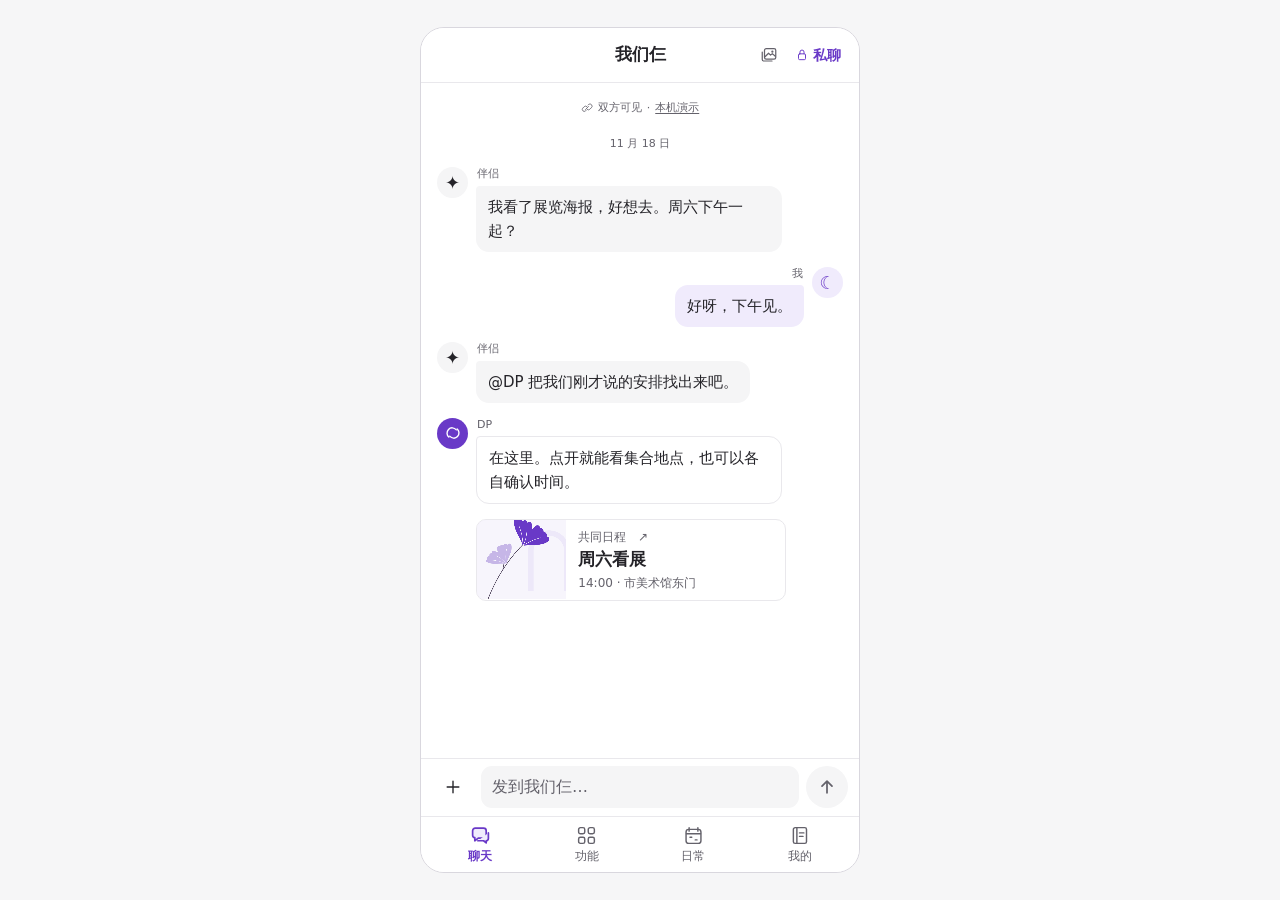
==== prototype/white-purple-review/index.html @ 5d4d1155 "Archive reviewed white-and-purple interactive frontend baseline" ====
<!doctype html>
<html lang="zh-CN"><head><meta charset="UTF-8"><meta name="viewport" content="width=device-width, initial-scale=1, viewport-fit=cover, interactive-widget=resizes-content"><meta name="theme-color" content="#ffffff"><title>双生宇宙 · 交互预览</title>
<style>
:root {
  color-scheme: light;
  --white: #fff;
  --ink: #242328;
  --secondary: #64626b;
  --rule: #e9e8ec;
  --line: #d9d7de;
  --surface: #f5f5f6;
  --violet: #6939c7;
  --lilac: #f0ebfc;
  --lilac-line: #dfd4fa;
  --font: system-ui, -apple-system, "PingFang SC", "Microsoft YaHei", sans-serif;
  font-family: var(--font);
  color: var(--ink);
  background: #f6f6f7;
  -webkit-font-smoothing: antialiased;
}
*, *::before, *::after { box-sizing: border-box; }
body { margin: 0; }
button, input, select, textarea { font: inherit; color: inherit; }
button { margin: 0; padding: 0; border: 0; background: transparent; text-align: inherit; cursor: pointer; touch-action: manipulation; }
button:disabled { cursor: default; }
button:focus-visible, label:focus-within, input:focus-visible, select:focus-visible, textarea:focus-visible {
  outline: 2px solid var(--violet); outline-offset: -2px;
}
[hidden] { display: none !important; }
h2, h3, p { margin: 0; }
h2 { font-weight: 650; font-size: 25px; line-height: 1.3; letter-spacing: -.04em; }
h3 { font-weight: 630; font-size: 16px; line-height: 1.5; }
#dp-couple-review {
  min-height: 100vh; min-height: 100dvh; display: grid; place-items: center;
  padding: clamp(12px, 3vh, 32px) 12px; -webkit-tap-highlight-color: transparent;
}
.dp-device {
  width: min(100%, 440px); height: min(866px, calc(100vh - clamp(24px, 6vh, 64px)));
  height: min(866px, calc(100dvh - clamp(24px, 6vh, 64px)));
  display: flex; flex-direction: column; position: relative; isolation: isolate;
  overflow: hidden; border: 1px solid var(--line); border-radius: 24px;
  background: var(--white); font-size: 15px; line-height: 1.5; text-align: left;
}
.dp-top {
  flex: none; display: grid; grid-template-columns: minmax(0,1fr) auto minmax(0,1fr); align-items: center;
  padding: max(5px, env(safe-area-inset-top,0px)) 12px 5px;
  min-height: 55px; border-bottom: 1px solid var(--rule); background: var(--white); z-index: 5;
}
.dp-top-title { grid-row: 1; grid-column: 2; justify-self: center; font-size: 17px; font-weight: 660; }
.dp-top-right { grid-column: 1/-1; justify-self: center; font-size: 11px; color: var(--secondary); }
.dp-top-right:empty { display: none; }
.dp-top>button, .rv-header-actions button {
  min-height: 42px; display: inline-flex; align-items: center; justify-content: center; border-radius: 8px;
}
.dp-top>button { grid-column: 1; grid-row: 1; width: 42px; justify-self: start; }
.dp-top>button svg { width: 20px; height: 20px; }
.rv-header-actions { grid-column: 3; grid-row: 1; justify-self: end; display: flex; align-items: center; gap: 1px; }
.rv-private-entry { gap: 4px; padding: 0 6px; font-size: 14px; font-weight: 600; color: var(--violet); white-space: nowrap; }
.rv-private-entry svg { width: 14px; height: 14px; }
.dp-change-bg { padding: 0 6px; font-size: 13px; font-weight: 500; color: var(--secondary); }
.dp-change-bg svg { display: none; }
.dp-device[data-route=home] .dp-change-bg { width: 38px; }
.dp-device[data-route=home] .dp-change-bg svg { display: block; width: 18px; height: 18px; }
.dp-device[data-route=home] .rv-bg-label { display: none; }
.dp-main {
  position: relative; min-height: 0; flex: 1 1 0; overflow-y: auto; overflow-x: hidden;
  overscroll-behavior: contain; scrollbar-width: thin; scrollbar-color: var(--line) transparent;
  padding: 16px 20px max(24px, env(safe-area-inset-bottom,0px));
}
.dp-main:focus-visible { outline: none; }
.dp-device:is([data-route=home],[data-route=private]) .dp-main { padding: 0 16px 16px; }
.dp-caption,.dp-kicker,.dp-hint,.dp-muted { color: var(--secondary); font-size: 12px; line-height: 1.55; }
.dp-head { margin: 6px 0 18px; }
.dp-kicker { margin-bottom: 4px; font-weight: 500; }
.dp-section { display: flex; align-items: baseline; justify-content: space-between; gap: 8px; margin: 23px 0 7px; }
.dp-section:first-child { margin-top: 4px; }
.dp-section small { color: var(--secondary); font-size: 11px; }
.dp-muted,.dp-hint { padding: 8px 0; }
.dp-list { border-block: 1px solid var(--rule); }
.dp-row { width: 100%; min-height: 52px; display: flex; align-items: center; gap: 12px; padding: 10px 3px; }
.dp-row+.dp-row,.dp-meta+.dp-meta { border-top: 1px solid var(--rule); }
.dp-row-body { display: grid; min-width: 0; flex: 1; gap: 2px; }
.dp-row-body strong { font-size: 14px; font-weight: 540; overflow-wrap: anywhere; }
.dp-arrow { margin-left: auto; color: var(--secondary); font: 20px/1 Arial,sans-serif; }
.dp-sheet { padding: 12px 0; overflow-wrap: anywhere; }
.dp-sheet p+p { margin-top: 8px; }
.dp-meta { display: flex; gap: 12px; align-items: center; justify-content: space-between; padding: 10px 0; font-size: 14px; }
.dp-meta span { color: var(--secondary); }
.dp-meta strong { font-weight: 560; text-align: right; }
.dp-grid { display: grid; grid-template-columns: repeat(4,minmax(0,1fr)); border-block: 1px solid var(--rule); padding: 6px 0; }
.dp-tile { display: grid; align-content: center; justify-items: center; gap: 6px; min-height: 67px; border-radius: 7px; color: var(--ink); font-size: 12px; }
.dp-symbol { display: inline-grid; place-items: center; width: 25px; height: 25px; font: 20px/1 Arial,sans-serif; color: var(--ink); }
.dp-symbol svg { width: 22px; height: 22px; stroke-width: 1.55; }
@media(hover:hover) {
  .dp-tile:hover,.dp-row:hover,.rv-dock button:hover,.rv-header-actions button:hover { background: var(--surface); }
}
.dp-feature {
  display: block; position: relative; width: 100%; text-align: left; border: 1px solid var(--rule); border-radius: 12px;
  overflow: hidden; background: var(--white);
}
.dp-feature canvas { display: block; width: 100%; height: 147px; object-fit: cover; object-position: center 43%; }
.dp-feature-body { display: flex; justify-content: space-between; align-items: center; gap: 8px; padding: 12px 14px 13px; }
.dp-feature .dp-kicker,.dp-feature .dp-caption { display: block; }
.dp-feature .dp-kicker { margin: 0; font-size: 11px; }
.dp-feature h2 { margin: 1px 0 3px; font-size: 21px; }
.dp-feature-open { color:var(--violet); font-size: 21px; padding-right: 2px; }
.dp-hero,.dp-scene,.dp-memory-cover,.dp-book-cover { overflow: hidden; border-radius: 10px; background: var(--surface); }
.dp-hero { margin: 6px 0 10px; }
.dp-hero canvas,.dp-scene canvas { display: block; width: 100%; height: auto; }
.dp-hero canvas { max-height: 180px; object-fit: cover; }
.dp-scene { position: relative; }
.dp-pin { position: absolute; transform: translate(-50%,-50%); width: 36px; height: 36px; border-radius: 50%; border: 1px solid var(--lilac-line); background: var(--white); color: var(--violet); text-align: center; font-size: 18px; }
.dp-pin::after { content: ""; position: absolute; inset: -4px; }
.dp-pin:not(.second):not(.third) { left: 77%; top: 37%; }
.dp-pin.second { left: 16%; top: 66%; }
.dp-pin.third { left: 44%; top: 54%; }
.dp-float-note { margin-top: 16px; }
.dp-float-note .dp-section { margin: 0 0 5px; }
.dp-float-note p { color: var(--secondary); font-size: 14px; }
.dp-memory-cover { position: relative; isolation: isolate; min-height: 108px; display: flex; align-items: flex-end; padding: 12px; background: #f6f4fa; }
.dp-memory-cover::before,.dp-memory-cover::after { content: ""; position: absolute; z-index: -1; inset: 10% -8% -2%; background: #e6e0f0; clip-path: polygon(0 75%, 24% 46%, 52% 68%, 80% 20%, 100% 47%, 100% 100%, 0 100%); }
.dp-memory-cover::after { background: #d7cbe9; transform: translate(12%,24%); }
.dp-memory-cover b { color: var(--ink); background: var(--white); padding: 2px 7px; border-radius: 4px; font-size: 12px; font-weight: 550; }
.dp-book-cover { display: flex; align-items: flex-end; gap: 7px; min-height: 108px; padding: 16px; background: #f2eff7; }
.dp-book-cover i { width: 23%; height: 36px; border: 1px solid #b1a8c0; border-left: 6px solid #716980; border-radius: 1px; transform: skewY(-6deg); background: var(--white); }
.dp-book-cover i:nth-child(2){height: 53px; border-left-color: var(--violet); transform: rotate(-6deg) skewY(-3deg);}
.dp-book-cover i:nth-child(3){height: 42px; border-left-color: #aaa6b0;}
.dp-tabs { display: flex; gap: 3px; margin: 8px 0 15px; padding: 3px; border-radius: 9px; background: var(--surface); }
.dp-tabs button { flex: 1; text-align: center; min-height: 37px; padding: 4px; border-radius: 6px; font-size: 14px; color: var(--secondary); }
.dp-tabs [aria-pressed=true] { color: var(--violet); background: var(--white); font-weight: 600; }
.dp-primary,.dp-secondary,.dp-compose button,.dp-bg-actions button,.dp-bg-file-label { min-height: 44px; border-radius: 9px; padding: 9px 13px; text-align: center; font-size: 14px; font-weight: 600; }
.dp-primary,.dp-secondary { display: block; width: 100%; }
.dp-primary,.dp-compose button,.dp-bg-actions [data-bg-action=apply] { background: var(--violet); color: var(--white); }
.dp-secondary,.dp-bg-file-label { background: var(--surface); color: var(--ink); }
.dp-action { margin-top: 16px; }
.dp-actions { display: grid; grid-template-columns: 1fr 1fr; gap: 8px; margin: 15px 0; }
.dp-soft { display: inline-flex; align-items: center; gap: 6px; margin-top: 5px; min-height: 42px; color: var(--violet); font-size: 14px; font-weight: 550; }
.dp-assist { width: 100%; display: flex; align-items: center; gap: 9px; min-height: 46px; margin-top: 18px; border-top: 1px solid var(--rule); color: var(--violet); font-size: 14px; }
.dp-assist b { display: inline-grid; place-items: center; height: 25px; min-width: 29px; border-radius: 6px; background: var(--lilac); font-size: 11px; }
.dp-assist span:last-child { margin-left: auto; }
.dp-field { display: grid; gap: 5px; margin: 12px 0; color: var(--secondary); font-size: 13px; }
.dp-field :is(input,textarea,select),.dp-compose input,.rv-input { width: 100%; min-width:0; border: 1px solid var(--line); background: var(--white); border-radius: 9px; color: var(--ink); padding: 9px 11px; font-size: 16px; line-height: 1.5; }
.dp-field textarea { min-height: 80px; resize: vertical; }
.dp-compose { display: flex; align-items: center; gap: 8px; margin: 12px 0 5px; }
.dp-compose button { flex: none; }
.dp-warning,.dp-bg-note,.dp-bg-status { color: var(--ink); font-size: 12px; }
.dp-warning:not(:empty) { border-left: 2px solid var(--violet); margin-top: 8px; padding-left: 8px; }
.rv-personal-heading,.paper-head { display: flex; align-items: center; gap: 13px; margin: 10px 0 21px; }
.rv-personal-heading h2 { font-size: 22px; }
.rv-personal-heading p { margin-top: 3px; color: var(--secondary); font-size: 13px; }
.paper-head .dp-head { margin: 0; }
.paper-id,.rv-avatar,.dp-avatar { display: inline-grid; flex: none; place-items: center; width: 31px; height: 31px; border-radius: 50%; color: var(--ink); background: var(--surface); font-size: 18px; }
.paper-head .paper-id,.rv-personal-heading .paper-id { width: 46px; height: 46px; font-size: 26px; }
.rv-avatar.mine,.paper-id:not(.partner) { color: var(--violet); background: var(--lilac); }
.rv-avatar.dp,.dp-avatar { color: var(--white); background: var(--violet); font-size: 11px; font-weight: 600; }
.rv-avatar svg { width: 20px; height: 20px; }
.rv-thread { display: flex; flex-direction: column; gap: 15px; padding: 13px 0 6px; }
.rv-privacy,.rv-date { align-self: center; color: var(--secondary); font-size: 11px; line-height: 1.5; text-align: center; }
.rv-privacy { display: flex; align-items: center; gap: 5px; }
.rv-privacy svg { width: 12px; height: 12px; }
.rv-privacy i { font-style: normal; }
.rv-demo-link { padding: 4px 0; color: var(--secondary); text-decoration: underline; text-underline-offset: 2px; }
.rv-chat,.dp-message { display: flex; align-items: flex-start; gap: 8px; }
.rv-chat.is-mine { flex-direction: row-reverse; }
.dp-message { margin: 12px 0; }
.dp-message.mine { justify-content: flex-end; }
.rv-msg { max-width: min(82%,306px); min-width: 0; }
.rv-author { display: block; margin: -1px 1px 3px; color: var(--secondary); font-size: 11px; }
.rv-chat.is-mine .rv-author { text-align: right; }
.rv-bubble,.dp-bubble { display: inline-block; padding: 9px 12px; border-radius: 4px 13px 13px; color: var(--ink); background: var(--surface); white-space: pre-wrap; overflow-wrap: anywhere; font-size: 15px; line-height: 1.6; }
.dp-bubble { max-width: 85%; }
.rv-chat.is-mine .rv-bubble,.dp-message.mine .dp-bubble { background: var(--lilac); border-radius: 13px 4px 13px 13px; }
.rv-chat.is-dp .rv-bubble { background: var(--white); border: 1px solid var(--rule); }
.rv-plan { display: flex; width: min(100%,310px); overflow: hidden; background: var(--white); border: 1px solid var(--rule); border-radius: 10px; color: var(--ink); }
.rv-thread>.rv-plan { margin-left: 39px; width: min(calc(100% - 39px),310px); }
.rv-plan-art { position: relative; flex: 0 0 29%; min-height: 79px; overflow: hidden; background: var(--lilac); }
.rv-plan-art canvas { position: absolute; inset: 0; width: 100%; height: 100%; object-fit: cover; }
.rv-plan-body { display: flex; flex-direction: column; justify-content: center; gap: 1px; padding: 8px 12px; }
.rv-plan-body strong { font-size: 17px; font-weight: 630; }
.rv-plan-body span,.rv-plan-body small { color: var(--secondary); font-size: 12px; overflow-wrap: anywhere; }
.rv-editor { flex: none; display: flex; align-items: flex-end; gap: 7px; padding: 7px 11px max(8px,env(safe-area-inset-bottom)); background: var(--white); border-top: 1px solid var(--rule); }
.rv-editor button { flex: none; width: 42px; height: 42px; display: grid; place-items: center; border-radius: 50%; }
.rv-editor button svg { width: 20px; height: 20px; }
.rv-editor .rv-send { background: var(--violet); color: var(--white); }
.rv-editor .rv-send:disabled { color: var(--secondary); background: var(--surface); }
.rv-input { flex: 1; display: block; height: 42px; max-height: 92px; resize: none; border: 0; border-radius: 11px; background: var(--surface); }
.rv-input::placeholder { color: var(--secondary); }
.rv-menu { flex: none; display: flex; flex-wrap: wrap; gap: 6px; padding: 8px 12px; border-top: 1px solid var(--rule); background: var(--white); }
.rv-menu button { display: inline-flex; align-items: center; gap: 5px; min-height: 40px; padding: 4px 10px; color: var(--violet); font-size: 13px; }
.rv-menu svg { width: 16px; height: 16px; }
.rv-dock { flex: none; display: grid; grid-template-columns: repeat(4,minmax(0,1fr)); padding: 3px 6px max(3px,env(safe-area-inset-bottom)); background: var(--white); border-top: 1px solid var(--rule); }
.rv-dock button { min-height: 49px; min-width: 0; display: grid; justify-items: center; align-content: center; gap: 2px; border-radius: 7px; text-align: center; font-size: 12px; line-height: 16px; color: var(--secondary); }
.rv-dock svg { width: 21px; height: 21px; }
.rv-dock [aria-current=page] { color: var(--violet); font-weight: 650; }
.rv-dock [aria-current=page] svg { fill: var(--lilac); stroke-width: 1.95; }
.dp-personal-bg { display: none; position: absolute; inset: 0; z-index: -1; pointer-events: none; }
[data-wall=photo] .dp-personal-bg { display: block; }
.dp-personal-bg img { display: block; width: 100%; height: 100%; object-fit: cover; }
[data-wall=photo] :is(.rv-privacy,.rv-date,.rv-author,.dp-head,.dp-section,.dp-list,.dp-grid,.dp-sheet,.dp-assist,.dp-muted,.dp-float-note,.dp-warning,.dp-field,.paper-head,.rv-personal-heading,.dp-soft,.dp-hint) { background: var(--white); border-radius: 6px; }
[data-wall=photo] :is(.rv-privacy,.rv-date,.rv-author,.dp-soft,.dp-warning) { padding: 1px 6px; }
[data-wall=photo] .rv-author { display: table; margin-bottom: 3px; }
[data-wall=photo] .is-mine .rv-author { margin-left: auto; }
[data-wall=photo] :is(.dp-head,.dp-section,.dp-list,.dp-grid,.dp-sheet,.dp-assist,.dp-float-note,.dp-field,.paper-head,.rv-personal-heading) { padding: 5px 8px; }
.dp-bg-editor,.rv-demo-panel { z-index: 8; background: var(--white); border: 1px solid var(--line); border-radius: 12px; }
.dp-bg-editor { flex: none; max-height: 43%; overflow-y: auto; margin: 6px 12px; padding: 13px; }
.dp-edit-head,.dp-bg-tools,.dp-bg-actions { display: flex; justify-content: space-between; align-items: center; gap: 8px; }
.dp-edit-head small,.dp-bg-tools button { color: var(--secondary); font-size: 12px; }
.dp-bg-tools,.dp-bg-actions { margin-top: 9px; }
.dp-bg-file-label { position: relative; display: inline-flex; align-items: center; overflow: hidden; }
.dp-bg-tools button { min-height: 44px; padding-inline: 6px; }
.dp-bg-actions { justify-content: flex-end; border-top: 1px solid var(--rule); padding-top: 8px; }
.dp-bg-file-label input { position: absolute; inset: 0; width: 100%; height: 100%; opacity: 0; cursor: pointer; }
.dp-bg-note { margin-top: 6px; color: var(--secondary); }
.dp-bg-status:not(:empty) { padding: 5px 12px; background: var(--white); }
.rv-demo-panel { position: absolute; left: 14px; right: 14px; top: 64px; padding: 16px; }
.rv-demo-panel p { margin: 6px 0 12px; font-size: 14px; }
@media(max-width:520px) {
  #dp-couple-review { display: block; min-height: 0; padding: 0; background: var(--white); }
  .dp-device { width: 100%; height: 100vh; height: 100dvh; border: 0; border-radius: 0; }
}
@media(max-width:354px) {
  .dp-main { padding-inline: 13px; }
  .dp-device:is([data-route=home],[data-route=private]) .dp-main,.dp-top { padding-inline: 9px; }
}
@media(max-width:600px),(pointer:coarse) {
  .dp-device[data-typing=yes] .rv-dock { display: none; }
}
</style></head><body>
<div id="dp-couple-review">
  <div class="dp-device" lang="zh-CN" aria-label="双生宇宙 · 手机交互选稿">
    <div class="dp-personal-bg" aria-hidden="true"><img alt=""></div>
    <header class="dp-top">
      <button type="button" data-act="back" aria-label="返回上一页" hidden>‹</button>
      <strong class="dp-top-title">我们仨</strong>
      <div class="rv-header-actions">
        <button type="button" class="dp-change-bg cursor-interaction" data-act="background" aria-label="换背景" title="换背景" aria-expanded="false"><span class="rv-bg-label">换背景</span></button>
        <button type="button" class="rv-private-entry" data-act="go:private" aria-label="和 DP 私聊">私聊</button>
      </div>
      <span class="dp-top-right"></span>
    </header>
    <section class="dp-bg-editor" aria-label="换背景" hidden>
      <div class="dp-edit-head"><strong>我的背景</strong><small>仅自己可见</small></div>
      <div class="dp-bg-tools"><label class="dp-bg-file-label cursor-interaction" role="button">从相册选择<input type="file" data-bg-file accept="image/*" aria-label="从相册选择背景图片"></label><button type="button" class="cursor-interaction" data-bg-action="reset">恢复默认</button></div>
      <p class="dp-bg-note" aria-live="polite"></p>
      <div class="dp-bg-actions"><button type="button" class="cursor-interaction" data-bg-action="cancel">取消</button><button type="button" class="cursor-interaction" data-bg-action="apply">应用背景</button></div>
    </section>
    <div class="dp-bg-status" role="status"></div>
    <main class="dp-main" aria-label="当前页面"></main>
    <div class="rv-menu" hidden></div>
    <form class="rv-editor" data-submit="sendHome" hidden aria-label="聊天输入栏">
      <button type="button" class="rv-more" data-act="chatTools" aria-expanded="false" aria-label="更多聊天操作"></button>
      <textarea class="rv-input" rows="1" name="homeMessage" maxlength="500" placeholder="发到我们仨，@DP 可提问…" aria-label="发到我们仨"></textarea>
      <button type="submit" class="rv-send" aria-label="发送消息">发送</button>
    </form>
    <nav class="rv-dock" aria-label="底部主导航"></nav>
  </div>
  
</div>
<script>
(() => {
 const root=document.getElementById('dp-couple-review');
 const main=root.querySelector('.dp-main'), top=root.querySelector('.dp-top-title'), topRight=root.querySelector('.dp-top-right');
 const device=root.querySelector('.dp-device'),photoLayer=root.querySelector('.dp-personal-bg img'),bgPanel=root.querySelector('.dp-bg-editor'),bgButton=root.querySelector('.dp-change-bg'),fileInput=root.querySelector('[data-bg-file]'),bgNote=root.querySelector('.dp-bg-note'),bgStatus=root.querySelector('.dp-bg-status');
 const storageKey='dp-couple-review-backdrop-v1';
 let savedPhoto='',draftPhoto='',pickVersion=0,loadingPhoto=false;
 try{const v=localStorage.getItem(storageKey);if(v&&v.startsWith('data:image/jpeg;base64,'))savedPhoto=v;}catch{}
 function renderPhoto(data){
  device.dataset.wall=data?'photo':'default';
  if(data){photoLayer.src=data;}else{photoLayer.removeAttribute('src');}
 }
 function note(text,busy=false){bgNote.textContent=text;loadingPhoto=busy;bgPanel.querySelector('[data-bg-action="apply"]').disabled=busy;}
 function editWallpaper(){
  if(!bgPanel.hidden)return;
  draftPhoto=savedPhoto;fileInput.value='';bgStatus.textContent='';
  note('在下方预览聊天和功能页的个人底图。');
  bgPanel.hidden=false;bgButton.setAttribute('aria-expanded','true');fileInput.focus({preventScroll:true});
 }
 function dismissWallpaper(commit){
  if(commit&&loadingPhoto)return;
  pickVersion++;
  if(commit){savedPhoto=draftPhoto;let persisted=true;try{if(savedPhoto)localStorage.setItem(storageKey,savedPhoto);else localStorage.removeItem(storageKey);}catch{persisted=false;}
   bgStatus.textContent=persisted?(savedPhoto?'已应用个人背景':'已恢复默认背景'):'已应用到本次预览';}
  renderPhoto(savedPhoto);bgPanel.hidden=true;bgButton.setAttribute('aria-expanded','false');fileInput.value='';note('');bgButton.focus({preventScroll:true});
 }
 async function previewUpload(file){
  if(!file)return;
  const version=++pickVersion;
  if(file.type&&!file.type.startsWith('image/')){note('请选择能打开的图片，例如 JPG、PNG 或 WebP。');return;}
  let objectURL='';
  try{
   note('正在读取图片…',true);
   objectURL=URL.createObjectURL(file);const img=new Image();img.src=objectURL;await img.decode();
   if(version!==pickVersion)return;
   const ratio=Math.min(1,1440/Math.max(img.naturalWidth,img.naturalHeight));
   const scratch=document.createElement('canvas');scratch.width=Math.max(1,Math.round(img.naturalWidth*ratio));scratch.height=Math.max(1,Math.round(img.naturalHeight*ratio));
   const pen=scratch.getContext('2d');pen.fillStyle='#ffffff';pen.fillRect(0,0,scratch.width,scratch.height);pen.drawImage(img,0,0,scratch.width,scratch.height);
   draftPhoto=scratch.toDataURL('image/jpeg',.82);renderPhoto(draftPhoto);note('当前为预览，点「应用背景」保存。');
  }catch{if(version===pickVersion)note('这张图暂时无法读取，请换一张 JPG、PNG 或 WebP 图片。');}
  finally{if(objectURL)URL.revokeObjectURL(objectURL);if(version===pickVersion)fileInput.value='';}
 }
 renderPhoto(savedPhoto);
 const modules={
  date:['约会','ticket','◫'],wish:['心愿','sparkles','✧'],calendar:['共同日程','calendar-days','▤'],memory:['共同记忆','book-heart','◇'],
  universe:['小宇宙','orbit','◎'],album:['情侣相册','images','▧'],game:['互动游戏','gamepad-2','⊞'],talk:['关系沟通','messages-square','▱'],
  food:['美食','utensils','♧'],travel:['旅行','compass','⊙'],surprise:['惊喜','party-popper','✲'],gift:['礼物灵感','gift','⊡']
 };
 const models={
   food:{eyebrow:'今晚吃什么',title:'一锅番茄鸡蛋面',details:[['口味','清淡一点'],['准备','番茄、鸡蛋和挂面'],['时间','约 20 分钟']],act:'加入今晚的备选',done:'已放进今晚的备选'},
   travel:{eyebrow:'周末备选',title:'坐慢车去海边',details:[['范围','周末往返'],['路线草稿','车站 → 海边 → 旧书摊'],['想商量','交通和两人的预算']],act:'存成旅行备选',done:'已存为旅行备选'},
   surprise:{eyebrow:'私密草稿',title:'一张展览后的明信片',details:[['写给','我的伴侣'],['交付','自己决定什么时候送'],['灵感','把那天最喜欢的颜色写下来']],act:'保存惊喜草稿',done:'已存入私人草稿'},
   gift:{eyebrow:'送礼备忘',title:'一套展览明信片',details:[['线索','一起提过，想留下喜欢的展品'],['预算','30 元以内'],['来源','共同聊天中的看展计划']],act:'收藏这个灵感',done:'已存入私人收藏'}
 };
 const state={route:'home',history:[],profileTab:'me',guide:'',editing:0,plan:{time:'14:00',place:'市美术馆东门',me:false,partner:false},wish:false,finished:false,memories:[{name:'沿江慢慢走',note:'那天回去时，两个人都把步子放慢了一点。',date:'11 月 15 日'}],profiles:[{title:'逛展时，我喜欢慢慢看。',scope:'双方可见'},{title:'有心事时，我想先被听一会儿。',scope:'仅自己可见'}],selectedMem:0,world:'books',saved:{},guideText:'',logs:{},talk:'',game:'',module:'',msg:''};
 state.memories.push({name:'旧书摊的午后',note:'那天淘到了一本旧画册。等结账的时候，我们还在翻那张跨页插画。',date:'11 月 14 日'});
 const partnerProfile=[{title:'喜欢有手写标注的旧画册',scope:'伴侣分享给我'},{title:'看完展，想留一会儿慢慢走',scope:'伴侣分享给我'}];
 const bookCover='<div class="dp-book-cover" role="img" aria-label="书摊上的几册旧画集"><i></i><i></i><i></i></div>';
 const escape=value=>String(value).replace(/[&<>"']/g,ch=>({'&':'&amp;','<':'&lt;','>':'&gt;','"':'&quot;',"'":'&#39;'}[ch]));
 const clip=value=>String(value||'').trim().slice(0,260);
 function button(action,label,cls='',attr=''){return '<button type="button" class="'+cls+' cursor-interaction" data-act="'+action+'" '+attr+'>'+label+'</button>';}
 function valueOf(name){const element=main.querySelector('[name="'+name+'"]');return element?clip(element.value):'';}
 const heading=(k,t)=>'<div class="dp-head"><div class="dp-kicker">'+k+'</div><h2>'+escape(t)+'</h2></div>';
 const section=(t,s='')=>'<div class="dp-section"><h3>'+t+'</h3><small>'+s+'</small></div>';
 const primary=(a,t)=>'<div class="dp-action">'+button(a,t,'dp-primary')+'</div>';
 const meta=items=>'<div class="dp-sheet">'+items.map(([a,b])=>'<div class="dp-meta"><span>'+escape(a)+'</span><strong>'+escape(b)+'</strong></div>').join('')+'</div>';
 const art=(style)=>'<canvas data-art="'+style+'" class="'+(style==='gallery'?'dp-gallery':'')+'" role="img" aria-label="'+({thumb:'白纸上折起的紫色银杏',wide:'银杏与拱窗的剪纸插画',gallery:'紫色银杏与展馆拱窗的剪纸海报',world:'纸片小岛，上面有水岸步道、旧书摊和观察站'}[style])+'"></canvas>';
 const identity=who=>'<span class="paper-id '+(who==='伴侣'?'partner':'')+'" aria-hidden="true">'+(who==='伴侣'?'✦':'☾')+'</span>';
 const outlines={
  grid:'<rect x="3" y="3" width="7" height="7" rx="2"/><rect x="14" y="3" width="7" height="7" rx="2"/><rect x="3" y="14" width="7" height="7" rx="2"/><rect x="14" y="14" width="7" height="7" rx="2"/>',
  ticket:'<path d="M3 7.2a2 2 0 0 1 2-2h14a2 2 0 0 1 2 2v2.4a2.5 2.5 0 0 0 0 4.9v2.3a2 2 0 0 1-2 2H5a2 2 0 0 1-2-2v-2.3a2.5 2.5 0 0 0 0-4.9Z"/><path d="M15 7.7v1.6m0 2v1.6m0 2v1.6"/>',
  sparkles:'<path d="m10 3 1.7 5.4L17 10l-5.3 1.7L10 17l-1.7-5.3L3 10l5.3-1.6ZM18 14l.8 2.3L21 17l-2.2.7L18 20l-.8-2.3L15 17l2.2-.7Z"/>',
  'calendar-days':'<rect x="3.5" y="5" width="17" height="16" rx="3"/><path d="M7 3v4m10-4v4M4 10h16m-12 4h2m4 3h2"/>',
  'book-heart':'<path d="M3 5c3-1.3 6-.8 9 1.2C15 4.2 18 3.7 21 5v14c-3-1.1-6-.7-9 1.1-3-1.8-6-2.3-9-1.1ZM12 6.2V20"/>',
  orbit:'<circle cx="12" cy="12" r="7.7"/><ellipse cx="12" cy="12" rx="11" ry="3.4" transform="rotate(-26 12 12)"/>',
  images:'<rect x="6" y="3.5" width="15" height="14" rx="2.3"/><path d="m7 14 4.4-4.3 2.7 2.5 2.3-2 4 3.4M3 8v10a2 2 0 0 0 2 2h11"/><circle cx="16.5" cy="7.5" r=".7"/>',
  'gamepad-2':'<path d="M7 7h10c2.5 0 3.4 2.7 4.1 7.6.5 3.3-1.8 4.9-4 2.6l-1.7-1.7H8.6l-1.7 1.7c-2.2 2.3-4.5.7-4-2.6C3.6 9.7 4.5 7 7 7Z"/><path d="M6.2 11.5h4m-2-2v4m6.4-1.4h.1m2.4-1.4h.1"/>',
  'messages-square':'<path d="M18.5 12a3 3 0 0 1-3 3h-6l-4 3v-3.5A3 3 0 0 1 3 11.6V6.5a3 3 0 0 1 3-3h9.5a3 3 0 0 1 3 3Z"/><path d="M9 18h6.5l3 2.5V18a2.5 2.5 0 0 0 2.5-2.5V9"/>',
  utensils:'<path d="M4 3v5c0 3 5 3 5 0V3M6.5 3v18M16 13h4V3c-2.6 1-4 4.4-4 8Zm4-1v9"/>',
  compass:'<circle cx="12" cy="12" r="9"/><path d="m16.7 7.3-3.1 6.3-6.3 3.1 3.1-6.3Z"/>',
  'party-popper':'<path d="m3 21 4.6-13.1 8.5 8.5ZM8.8 15.3l1.3 3.2m2.2-13 1.1-2m2.2 5.7 4-3.2m-1.4 6.5 2.2-.5"/>',
  gift:'<rect x="3" y="8" width="18" height="4.6" rx="1.2"/><path d="M5.2 12.6v7.8h13.6v-7.8M12 8v12"/><path d="M12 8C7.2 8 5.5 6.7 6.3 4.5c1.1-2.6 4.7-1.3 5.7 3.5Zm0 0c4.8 0 6.5-1.3 5.7-3.5C16.6 1.9 13 3.2 12 8Z"/>',
  sunrise:'<path d="M3 17h18m-18 3h18M7 15a5 5 0 0 1 10 0M12 3v3m-8 2 2.2 2.1M20 8l-2.2 2.1"/>',
  dp:'<path d="M16 8.2c-2.6-3-6.8-3.3-9.4-.5s-2.2 7 .4 9.2"/><path d="M8 15.8c2.6 3 6.8 3.3 9.4.5s2.2-7-.4-9.2"/>',
  lock:'<rect x="6" y="10" width="12" height="10" rx="2"/><path d="M8.5 10V7a3.5 3.5 0 0 1 7 0v3"/>',
  link:'<path d="m9 15 6-6m-5 8-1 1a4 4 0 0 1-5.6-5.6l3-3a4 4 0 0 1 5.6 0m0 5.2a4 4 0 0 0 5.6 0l3-3A4 4 0 0 0 15 5l-1 1"/>',
  plus:'<path d="M12 5v14M5 12h14"/>',chevron:'<path d="m14 5-7 7 7 7"/>',
  pen:'<path d="m4 17 1 3 3-1L20 7l-3-3ZM14.7 6.3l3 3"/>',
  notebook:'<rect x="5" y="3" width="15" height="18" rx="2"/><path d="M9 3v18m3-12h5m-5 4h4"/>'
 };
 function glyph(name){return '<svg aria-hidden="true" width="22" height="22" viewBox="0 0 24 24" fill="none" stroke="currentColor" stroke-width="1.65" stroke-linecap="round" stroke-linejoin="round">'+(outlines[name]||'')+'</svg>';}
 const icon=(name,fallback)=>'<span class="dp-symbol" aria-hidden="true">'+(outlines[name]?glyph(name):fallback)+'</span>';
 function row(a,t,sub,mark=''){return button(a,mark+'<span class="dp-row-body"><strong>'+escape(t)+'</strong>'+(sub?'<small class="dp-caption">'+escape(sub)+'</small>':'')+'</span><span class="dp-arrow">›</span>','dp-row');}
 const tabs=(list,active)=>'<div class="dp-tabs">'+list.map(([key,t])=>button(key,t,'','aria-pressed="'+(key===active)+'"')).join('')+'</div>';
 const help=(a,t='和 DP 聊聊这个')=>button('dp:'+a,'<b>DP</b><span>'+t+'</span><span>↗</span>','dp-assist');
 const field=(label,name,value,multi=false)=>'<label class="dp-field">'+label+(multi?'<textarea name="'+name+'" maxlength="260">'+escape(value)+'</textarea>':'<input name="'+name+'" maxlength="80" value="'+escape(value)+'">')+'</label>';
 const warning=()=>state.msg?'<div class="dp-warning" role="alert">'+escape(state.msg)+'</div>':'';
 const ticket=(act='go:plan')=>button(act,art('gallery')+'<span class="dp-feature-body"><span><span class="dp-kicker">共同日程 · 周六</span><h2>周六看展</h2><span class="dp-caption">'+escape(state.plan.time)+' · '+escape(state.plan.place)+'</span></span><span class="dp-feature-open" aria-hidden="true">↗</span></span>','dp-feature');
 const inbox=(who,text)=>'<div class="dp-message '+(who==='我'?'mine':'')+'">'+(who==='我'?'':who==='伴侣'?identity(who):'<span class="dp-avatar">'+escape(who)+'</span>')+'<span class="dp-bubble">'+escape(text)+'</span></div>';
 const compose=(a,label)=>'<form class="dp-compose" data-submit="'+a+'"><input aria-label="'+label+'" name="message" maxlength="260" autocomplete="off" placeholder="'+label+'"><button class="cursor-interaction">发送</button></form>';
 const assistantLabels={plan:'这份约会计划',wish:'这一个心愿',memory:'这段共同经历',universe:'这座观察站',album:'这本相册',game:'这局游戏',talk:'这段私下梳理',profile:'我的档案',food:'今晚的菜单',travel:'这次旅行',gift:'这个礼物灵感',surprise:'这份惊喜'};
 const contextOpening={plan:'目前约在周六 '+state.plan.time+'。你想改几点，还是想换个碰头的地方？',wish:'想把哪一件事约到具体的一天？',memory:'如果只留一句话，你最想记住哪个细节？',universe:'你想听观察站的故事，还是回到步道那天？',talk:'你可以先把刚才最想说的一句话写在这里。',game:'你想再聊聊这道题，还是一起想一个心愿？',profile:'最近有什么关于你的偏好，希望我重新了解？'};
 const basicReply={food:'可以把你们想吃的加进今晚的备选。',travel:'先商量一个能一起出发的周末，再核对路线和预算。',gift:'可以先记下这个灵感，等接近纪念日时再决定。',surprise:'这份草稿保存在你的私人空间，由你决定怎样送出。',album:'可以给这组画面留下一句两个人都愿意分享的图注。'};
 const chatInput=root.querySelector('.rv-input'),editor=root.querySelector('.rv-editor'),menu=root.querySelector('.rv-menu');
 const more=root.querySelector('.rv-more'),send=root.querySelector('.rv-send'),backButton=root.querySelector('[data-act="back"]');
 const privateEntry=root.querySelector('.rv-private-entry');
 const primaryRoutes=[['home','聊天','messages-square'],['directory','功能','grid'],['daily','日常','calendar-days'],['mine','我的','notebook']];
 const dock=root.querySelector('.rv-dock');
 dock.innerHTML=primaryRoutes.map(([id,label,mark])=>button('tab:'+id,glyph(mark)+'<span>'+label+'</span>','', 'data-tab="'+id+'"')).join('');
 privateEntry.innerHTML=glyph('lock')+'私聊';
 bgButton.insertAdjacentHTML('afterbegin',glyph('images'));
 more.innerHTML=glyph('plus');
 send.innerHTML='<svg aria-hidden="true" viewBox="0 0 24 24" fill="none" stroke="currentColor" stroke-width="2.1" stroke-linecap="round" stroke-linejoin="round"><path d="M12 19V5m-6 6 6-6 6 6"/></svg>';
 const chats={private:[],group:[]}, drafts={private:'',group:''}, threadScroll={private:0,group:0};
 const savedKeys=['plan','wish','finished','profiles','memories','saved','talk','guideText','game','guess','logs','albumCaption'];
 const sessionKey='couple-design-review-local-v2';
 function remember(){
  try{
   const business=Object.fromEntries(savedKeys.filter(k=>state[k]!==undefined).map(k=>[k,state[k]]));
   localStorage.setItem(sessionKey,JSON.stringify({business,chats,drafts}));
  }catch{}
 }
 try{
  const snapshot=JSON.parse(localStorage.getItem(sessionKey)||'null');
  if(snapshot?.business){for(const k of savedKeys)if(Object.prototype.hasOwnProperty.call(snapshot.business,k))state[k]=snapshot.business[k];}
  for(const mode of ['private','group']){
   if(Array.isArray(snapshot?.chats?.[mode]))chats[mode]=snapshot.chats[mode];
   if(typeof snapshot?.drafts?.[mode]==='string')drafts[mode]=snapshot.drafts[mode].slice(0,500);
  }
 }catch{}
 function isChat(route=state.route){return route==='home'||route==='private';}
 function chatChannel(){return state.route==='private'?'private':'group';}
 function locationState(){return {couplePreview:true,route:state.route,stack:state.history.slice(),selected:state.selectedMem,editing:state.editing,module:state.module};}
 let nativeHistory=true;
 function syncLocation(replace){
  if(!nativeHistory)return;
  try{window.history[replace?'replaceState':'pushState'](locationState(),'');}catch{nativeHistory=false;}
 }
 function beforeNavigate(){if(isChat())threadScroll[chatChannel()]=main.scrollTop;if(chatInput===document.activeElement)chatInput.blur();state.menuOpen=false;closeNote();}
 function navigate(route){beforeNavigate();state.history.push(state.route);state.route=route;state.msg='';syncLocation(false);draw();main.scrollTop=isChat()?threadScroll[chatChannel()]:0;}
 function back(){
  if(!state.history.length)return;
  if(nativeHistory){window.history.back();return;}
  beforeNavigate();state.route=state.history.pop();state.msg='';draw();main.scrollTop=isChat()?threadScroll[chatChannel()]:0;
 }
 window.addEventListener('popstate',e=>{
  if(!e.state?.couplePreview)return;
  if(!bgPanel.hidden)dismissWallpaper(false);
  beforeNavigate();
  const h=e.state;Object.assign(state,{route:h.route,history:h.stack,selectedMem:h.selected,editing:h.editing,module:h.module,msg:''});
  draw();main.scrollTop=isChat()?threadScroll[chatChannel()]:0;
 });
 syncLocation(true);
 function closeNote(){const n=root.querySelector('.rv-demo-panel');if(n)n.remove();}
 function demoNote(){
  closeNote();
  const panel=document.createElement('section');panel.className='rv-demo-panel';panel.setAttribute('role','dialog');panel.setAttribute('aria-label','关于本机演示');
  panel.innerHTML='<strong>关于本机演示</strong><p>聊天使用示例回复。你在这里填写的内容和背景图片仅保存在当前浏览器，无需登录。</p>'+button('closeDemo','知道了','dp-primary');
  device.append(panel);panel.querySelector('button').focus();
 }
 function homeMessage(who,text){
  const cls=who==='我'?'mine':who==='伴侣'?'partner':'dp',mark=cls==='dp'?glyph('dp'):cls==='mine'?'☾':'✦';
  return '<div class="rv-chat is-'+cls+'"><span aria-hidden="true" class="rv-avatar '+cls+'">'+mark+'</span><div class="rv-msg"><span class="rv-author">'+escape(who)+'</span><div class="rv-bubble">'+escape(text)+'</div></div></div>';
 }
 function homeTicket(){
  return button('go:plan','<span class="rv-plan-art">'+art('thumb')+'</span><span class="rv-plan-body"><small>共同日程　↗</small><strong>周六看展</strong><span>'+escape(state.plan.time)+' · '+escape(state.plan.place)+'</span></span>','rv-plan','aria-label="查看共同日程：周六看展"');
 }
 function chatPage(){
  const group=chatChannel()==='group';
  const seed=group
   ? homeMessage('伴侣','我看了展览海报，好想去。周六下午一起？')+homeMessage('我','好呀，下午见。')+homeMessage('伴侣','@DP 把我们刚才说的安排找出来吧。')+homeMessage('DP','在这里。点开就能看集合地点，也可以各自确认时间。')
   : homeMessage('我','周末想和她出去走走，行程别太满。')+homeMessage('DP','那就留一个下午给美术馆吧。你们之前提过的展，在这份计划里。');
  const messages=chats[chatChannel()].map(m=>homeMessage(m.who,m.text)+(m.card?homeTicket():'')).join('');
  return '<div class="rv-thread"><div class="rv-privacy">'+glyph(group?'link':'lock')+'<span>'+(group?'双方可见':'仅自己可见')+'</span><i aria-hidden="true">·</i>'+button('demoNote','本机演示','rv-demo-link')+'</div><div class="rv-date">11 月 18 日</div>'+seed+homeTicket()+messages+'</div>';
 }
 function homeReply(t){
  if(/周末|计划|展览|约会|集合|几点|看展/.test(t))return {text:'周六 '+state.plan.time+'，在'+state.plan.place+'碰头。想换时间或地点，可以点开这份计划修改。',card:true};
  if(/记忆|回忆|旧书/.test(t))return {text:'共同记忆里有一段「旧书摊的午后」。在底部点「功能」，再进「共同记忆」，就能重温那天。'};
  if(/你好|嗨|在吗|晚上好|早上好/.test(t))return {text:'我在。这里可以试着问我「周六几点集合」，看看聊天怎样接上你们的计划。'};
  if(/心情|难过|委屈|情绪/.test(t))return {text:'可以先把你在意的那句话写下来。如果只想自己梳理，在「关系沟通」里有一份私人草稿。'};
  return {text:'这句话已放进当前演示对话。这个预览使用固定回复，你可以问「周六几点集合」试试。'};
 }
 function sendHome(){
  if(!isChat())return;
  const mode=chatChannel(),t=chatInput.value.trim().slice(0,500);if(!t)return;
  chats[mode].push({who:'我',text:t});
  if(mode==='private'||/@dp(?=$|[\s，,。！？?!：:]|[\u3400-\u9fff])/i.test(t))chats[mode].push({who:'DP',...homeReply(t)});
  drafts[mode]='';chatInput.value='';state.menuOpen=false;remember();draw();main.scrollTop=main.scrollHeight;chatInput.focus({preventScroll:true});
 }
 function renderMenu(){
  menu.hidden=!(isChat()&&state.menuOpen);
  more.setAttribute('aria-expanded',String(!menu.hidden));
  if(!menu.hidden)menu.innerHTML=(chatChannel()==='private'?button('go:guide',glyph('dp')+'让 DP 了解我'):button('mentionDP',glyph('dp')+'提及 DP'))+button('go:profile',glyph('notebook')+'个人档案')+button('go:directory',glyph('grid')+'全部功能')+button('background',glyph('images')+'换背景');
 }
 function page(route){
  if(route==='daily'){
   const latest=state.memories.map((m,i)=>({m,i})).sort((a,b)=>b.m.date.localeCompare(a.m.date,'zh-CN',{numeric:true})||b.i-a.i).slice(0,2);
   const agenda=state.finished?'':section('下一次约会')+homeTicket();
   return ['日常','',agenda+section('一起安排')+'<div class="dp-list">'+row('go:calendar','共同日程','',icon('calendar-days',''))+row('go:wish','共同心愿','',icon('sparkles',''))+'</div>'+section('最近的共同记忆')+'<div class="dp-list">'+latest.map(({m,i})=>row('mem:'+i,m.name,m.date,icon('book-heart',''))).join('')+row('go:memory','查看全部回忆','')+'</div>'];
  }
  if(route==='mine'){
   return ['我的','','<div class="rv-personal-heading">'+identity('我')+'<div><h2>我的空间</h2><p>个人档案与设置</p></div></div><div class="dp-list">'+row('go:profile','个人档案','查看、修改偏好和可见范围',icon('notebook',''))+row('go:guide','让 DP 了解我','私下聊聊我的习惯和想法',icon('dp',''))+'</div>'+section('外观')+'<div class="dp-list">'+row('background','换背景','从相册选择自己的图片',icon('images',''))+'</div>'];
  }
  if(route==='directory'){
   return [ '功能','',ticket()+section('全部功能','12 项')+'<div class="dp-grid">'+Object.entries(modules).map(([id,[name,ic,fb]])=>button('go:'+id,icon(ic,fb)+'<span>'+name+'</span>','dp-tile')).join('')+'</div>'+section('档案')+'<div class="dp-list">'+row('go:profile','个人档案','看看 DP 从聊天里记住了什么',identity('我'))+'</div>'];
  }
  if(isChat(route))return [route==='home'?'我们仨':'我和 DP','',chatPage()];
  if(route==='wish')return ['心愿','双方可见',heading('我们想一起做的事','心愿')+'<div class="dp-list">'+row('go:wishdetail','找一个下午，一起看展',state.wish?'已关联到约会':'想去 · 我们仨的聊天',icon('sparkles','✧'))+row('go:sea','一起看海边日出','想去 · 还没有定日期',icon('sunrise','☼'))+'</div>'+help('wish')];
  if(route==='wishdetail'||route==='sea'){let sea=route==='sea';return ['心愿详情','双方可见',heading('想和你一起',sea?'一起看海边日出':'找一个下午，一起看展')+(sea?'<div class="dp-memory-cover"><b>海边 · 日出</b></div>':'<div class="dp-hero">'+art('wide')+'</div>')+meta(sea?[['状态','还没有定日期'],['地点','海边']]:[['来自','我们仨的聊天'],['状态',state.wish?'已关联周六看展':'想去']])+(sea?primary('dp:wish','和 DP 商量周末'):primary('linkWish',state.wish?'查看约会计划':'关联「周六看展」'))];}
  if(route==='date'||route==='calendar')return [modules[route][0],'双方可见',heading(route==='calendar'?'11 月 · 本周':'下次一起去',route==='calendar'?'共同日程':'我们的约会')+ticket()+section('待商量')+'<div class="dp-list">'+row('go:sea','一起看海边日出','还没有定日期')+'</div>'+help('plan')];
  if(route==='plan')return ['约会计划','双方可见',heading('周六 · 11 月 21 日','周六看展')+'<div class="dp-hero">'+art('wide')+'</div>'+meta([['见面时间',state.plan.time],['碰头地点',state.plan.place],['我',state.plan.me?'已确认':'待确认'],['伴侣',state.plan.partner?'已确认':'待确认']])+'<div class="dp-actions">'+button('go:editplan','修改安排','dp-secondary')+button('confirmPlan',state.plan.me?'我已确认':'确认我的时间','dp-primary')+'</div>'+(state.plan.me?button(state.finished?'openmemory':'go:finish',state.finished?'查看这次的共同记忆 ›':'约会结束了，记下一笔 ›','dp-soft'):'')+help('plan','和 DP 商量这次约会')];
  if(route==='editplan')return ['修改安排','双方可见',heading('周六看展','改一下碰头安排')+'<label class="dp-field">见面时间<input name="time" type="time" value="'+escape(state.plan.time)+'"></label>'+field('碰头地点','place',state.plan.place)+warning()+primary('savePlan','保存并请双方重新确认')];
  if(route==='finish')return ['记录约会','双方可见',heading('周六看展','留下一个细节')+field('这段文字将进入共同记忆','memo','',true)+warning()+primary('saveMemory','存入共同记忆')];
  if(route==='memory'||route==='album')return [modules[route][0],'双方可见',heading('我们一起经历的',route==='album'?'情侣相册':'共同记忆')+'<div class="dp-memory-cover"><b>11 月 · 沿江散步</b></div>'+section(route==='album'?'相册':'11 月')+'<div class="dp-list">'+(route==='album'?row('go:albumdetail','沿江散步','一张风景封面'):state.memories.map((m,i)=>row('mem:'+i,m.name,m.date)).join(''))+'</div>'+help(route)];
  if(route==='albumdetail')return ['沿江散步','双方可见',heading('11 月 15 日 · 情侣相册','沿江散步')+'<div class="dp-memory-cover"><b>江边的傍晚</b></div>'+section('图注')+'<div class="dp-sheet">'+escape(state.albumCaption||'走到这里的时候，天刚刚变成橘色。')+'</div>'+field('修改图注','caption',state.albumCaption||'走到这里的时候，天刚刚变成橘色。')+warning()+primary('saveCaption','保存图注')];
  if(route==='memorydetail'){const m=state.memories[state.selectedMem]||state.memories[0];const cover=m.name==='周六看展'?'<div class="dp-hero">'+art('wide')+'</div>':m.name==='旧书摊的午后'?bookCover:'<div class="dp-memory-cover"><b>沿江散步</b></div>';return ['共同记忆','双方可见',heading(m.date,m.name)+cover+section('当时记下的')+'<div class="dp-sheet">'+escape(m.note)+'</div>'+(m.name==='旧书摊的午后'?button('go:game','用这段回忆玩一道题 ›','dp-soft'):'')+help('memory')];}
  if(route==='profile'){
   const mine=state.profileTab==='me',preview=mine&&state.preview,items=mine?(preview?state.profiles.filter(p=>p.scope==='双方可见'):state.profiles):partnerProfile;
   return ['个人档案',mine?'个人空间':'对方分享','<div class="paper-head">'+identity(mine?'我':'伴侣')+heading(mine?'来自我和 DP 的聊天':'来自伴侣的分享',mine?'我的档案':'伴侣的档案')+'</div>'+tabs([['p:me','我的档案'],['p:partner','伴侣的档案']],'p:'+state.profileTab)+section(preview?'伴侣能看到的条目':mine?'我的偏好':'分享给我的偏好',mine&&!preview?'逐条管理':'')+'<div class="dp-list">'+(items.length?items.map((p,i)=>mine&&!preview?row('edit:'+i,p.title,p.scope):'<div class="dp-row"><span class="dp-row-body"><strong>'+escape(p.title)+'</strong><small class="dp-caption">'+p.scope+'</small></span></div>').join(''):'<div class="dp-row">暂时没有公开条目</div>')+'</div>'+(mine?button('togglePreview',preview?'返回完整档案':'预览伴侣能看到的内容','dp-soft')+(!preview?primary('go:guide','让 DP 了解我'):''):'')];
  }
  if(route==='editprofile'){const p=state.profiles[state.editing];if(!p)return ['档案条目','',heading('个人档案','这条记录已移除')+primary('go:profile','查看个人档案')];return ['编辑档案条目','',heading('从私聊里记下的','这条记录由你决定')+field('档案内容','pref',p.title,true)+'<label class="dp-field">谁可以看<select name="scope">'+['仅自己可见','双方可见'].map(s=>'<option '+(s===p.scope?'selected':'')+'>'+s+'</option>').join('')+'</select></label>'+warning()+primary('savePref','保存修改')+button('delPref','删除这条记录','dp-soft')];}
  if(route==='guide')return ['让 DP 了解我','仅自己可见',section('从一件小事聊起')+inbox('DP','想起你最近有点累的那一天。对方做过什么，让你觉得被照顾到了？')+(state.guideText?inbox('我',state.guideText)+inbox('DP','这句话你想留在自己的档案里吗？保存前可以改一改。')+field('要记住的原话','draft',state.guideText,true)+warning()+primary('storeGuide','仅存进我的档案'):compose('sendGuide','说说那天的事')+warning())];
  if(route==='universe'){
   let spot={dock:['水岸步道','那次沿江散步，变成了岛边的一小段路。','mem:0'],station:['玻璃观察站','这间小屋收藏着你们放进来的共同经历。','go:memory'],books:['旧书摊','那天淘到了一本旧画册。','mem:1']}[state.world];
   return ['小宇宙','双方可见',heading('我们的小宇宙','水边观察站')+'<div class="dp-scene">'+art('world')+button('world:station','✧','dp-pin','aria-label="探索玻璃观察站"')+button('world:dock','≈','dp-pin second','aria-label="探索水岸步道"')+button('world:books','▥','dp-pin third','aria-label="探索旧书摊"')+'</div><div class="dp-float-note">'+section(spot[0],'可探索')+'<p>'+spot[1]+'</p></div>'+primary(spot[2],'查看共同记忆')+help('universe')];
  }
  if(route==='game'){const options=['旧画册','电影海报','手绘明信片'];const choices=(action)=>'<div class="dp-list">'+options.map(o=>row(action+':'+o,o,'')).join('')+'</div>';return ['互动游戏','各自作答',heading('取材于共同记忆 · 旧书摊的午后','那天最想带走哪一样？')+bookCover+(state.guess?section('等待伴侣作答')+meta([['我的选择',state.game],['我猜伴侣会选',state.guess],['伴侣答案','尚未揭晓']])+button('changeGame','修改我的答案','dp-soft'):state.game?section('猜一猜，伴侣会选什么？')+choices('guess'):section('先选自己的答案')+choices('game'))+help('game')];}
  if(route==='talk')return ['关系沟通','仅自己可见',heading('先私下理一理','我想让你知道')+inbox('DP','哪一句话让你最在意？你可以先写下来，慢慢找自己想表达的意思。')+field('我的私人草稿','talk',state.talk,true)+warning()+primary('saveTalk',state.talk?'保存修改':'保存我的草稿')+help('talk','和 DP 接着聊')];
  if(models[route]){const m=models[route],hidden=route==='gift'||route==='surprise';return [modules[route][0],hidden?'仅自己可见':'双方可见',heading(m.eyebrow,m.title)+meta(m.details)+primary('toggle:'+route,state.saved[route]?m.done+' · 撤销':m.act)+help(route)];}
  if(route==='assistant'){const id=state.module,log=state.logs[id]||[],action={plan:'go:editplan',wish:'go:wishdetail',memory:'go:memory',universe:'go:universe',profile:'go:guide',album:'go:albumdetail',game:'go:game',talk:'go:talk'}[id]||'go:'+id;return ['和 DP 聊聊','示例对话',heading('当前话题',assistantLabels[id]||'这条记录')+inbox('DP',id==='plan'?'目前约在周六 '+state.plan.time+'、'+state.plan.place+'。你想改几点，还是换个碰头的地方？':contextOpening[id]||basicReply[id]||'你最想先聊什么？')+log.map(x=>inbox(x[0],x[1])).join('')+compose('sendDP','继续这个话题')+warning()+button(action,{plan:'打开约会编辑',wish:'打开心愿',profile:'进入了解模式'}[id]||'打开相关页面','dp-soft')];}
  return ['功能','',''];
 }
 function respond(id,text){
  if(id==='plan')return /时间|点|改|晚|早/.test(text)?'可以打开下方的约会编辑，写下你希望碰头的时间；改动后两个人可重新确认。':'先把新的碰头地点写进计划，方便对方看到后确认。';
  if(id==='talk')return '你想让对方先听懂哪一部分？可以先留在自己的草稿里。';
  if(id==='wish')return '可以先留在心愿里。两个人时间合适时，再关联到约会。';
  if(id==='game')return '这一题会在你们都提交后揭晓。更想一起去做的事，也能记成心愿。';
  if(id==='memory')return '你愿意把哪一个片段留在两个人都能看到的记忆里？';
  if(id==='universe')return '水岸步道上有那次散步的回忆。可以点地图上的水纹查看。';
  return basicReply[id]||'可以先记下这个想法，再回到对应页面修改。';
 }
 function act(action){
  if(action==='background'){state.menuOpen=false;renderMenu();editWallpaper();return;}
  if(!bgPanel.hidden){if(action==='back'){dismissWallpaper(false);return;}dismissWallpaper(false);}
  bgStatus.textContent='';
  const sep=action.indexOf(':'),kind=sep<0?action:action.slice(0,sep),arg=sep<0?'':action.slice(sep+1);
  state.msg='';
  if(kind==='tab'){if(arg!==state.route)navigate(arg);return;}
  if(kind==='go')return navigate(arg);
  if(kind==='back')return back();
  if(kind==='chatTools'){state.menuOpen=!state.menuOpen;renderMenu();return;}
  if(kind==='demoNote'){demoNote();return;}
  if(kind==='closeDemo'){closeNote();root.querySelector('[data-act="demoNote"]')?.focus();return;}
  if(kind==='sendHome'){sendHome();return;}
  if(kind==='mentionDP'){state.menuOpen=false;renderMenu();if(!chatInput.value.toLowerCase().includes('@dp'))chatInput.value=('@DP '+chatInput.value).slice(0,500);drafts[chatChannel()]=chatInput.value;send.disabled=!chatInput.value.trim();remember();chatInput.focus();return;}
  if(kind==='dp'){state.module=arg;return navigate('assistant');}
  if(kind==='mem'){state.selectedMem=Number(arg);return navigate('memorydetail');}
  if(kind==='edit'){state.editing=Number(arg);return navigate('editprofile');}
  if(kind==='p'){state.profileTab=arg;state.preview=false;}
  if(kind==='togglePreview')state.preview=!state.preview;
  if(kind==='world')state.world=arg;
  if(kind==='game')state.game=arg;
  if(kind==='guess')state.guess=arg;
  if(kind==='changeGame'){state.game='';state.guess='';}
  if(kind==='toggle')state.saved[arg]=!state.saved[arg];
  if(kind==='linkWish'){state.wish=true;remember();return navigate('plan');}
  if(kind==='confirmPlan')state.plan.me=true;
  if(kind==='savePlan'){
   const time=valueOf('time'),place=valueOf('place');
   if(!time||!place)state.msg='写下碰头时间和地点后即可保存。';
   else {if(time!==state.plan.time||place!==state.plan.place){state.plan={time,place,me:false,partner:false};}remember();return back();}
  }
  if(kind==='saveMemory'){
   const memo=valueOf('memo');if(!memo)state.msg='写下一句想保留的细节吧。';
   else {if(!state.finished)state.memories.push({name:'周六看展',note:memo,date:'11 月 21 日'});state.finished=true;state.selectedMem=state.memories.length-1;state.route='memorydetail';syncLocation(true);main.scrollTop=0;}
  }
  if(kind==='openmemory'){state.selectedMem=state.memories.length-1;return navigate('memorydetail');}
  if(kind==='saveCaption'){const c=valueOf('caption');if(!c)state.msg='请写一句图注。';else{state.albumCaption=c;remember();return back();}}
  if(kind==='savePref'){
   const p=valueOf('pref'),s=valueOf('scope');if(!p)state.msg='请写下想保留的内容。';
   else {state.profiles[state.editing]={title:p,scope:s};remember();return back();}
  }
  if(kind==='delPref'){state.profiles.splice(state.editing,1);remember();return back();}
  if(kind==='sendGuide'){
   const t=valueOf('message');if(!t)state.msg='可以先写一句自己的感受。';else state.guideText=t;
  }
  if(kind==='storeGuide'){
   const t=valueOf('draft');if(!t)state.msg='请写下你想保存的一句话。';
   else {state.profiles.push({title:t,scope:'仅自己可见'});state.guideText='';state.profileTab='me';state.preview=false;remember();if(state.history[state.history.length-1]==='profile')return back();return navigate('profile');}
  }
  if(kind==='saveTalk'){const t=valueOf('talk');if(!t)state.msg='写一点内容后即可保存。';else {state.talk=t;state.msg='私人草稿已保存。';}}
  if(kind==='sendDP'){
   const t=valueOf('message');if(!t)state.msg='先输入一句话。';
   else{const id=state.module;const log=state.logs[id]||(state.logs[id]=[]);log.push(['我',t],['DP',respond(id,t)]);}
  }
  remember();draw();
 }
 function draw(){
  const [title,side,body]=page(state.route),home=state.route==='home';device.dataset.route=state.route;main.innerHTML=body;
  topRight.textContent=side;
  const tabPage=primaryRoutes.some(([id])=>id===state.route);
  dock.hidden=!tabPage;
  for(const control of dock.querySelectorAll('[data-tab]')){
   if(control.dataset.tab===state.route)control.setAttribute('aria-current','page');else control.removeAttribute('aria-current');
  }
  const previous=state.history[state.history.length-1];
  backButton.hidden=home||(tabPage&&(!previous||primaryRoutes.some(([id])=>id===previous)));
  backButton.innerHTML=glyph('chevron');backButton.setAttribute('aria-label',state.route==='private'?'返回我们仨':'返回上一页');
  top.textContent=title;privateEntry.hidden=!home;
  editor.hidden=!isChat();renderMenu();
  if(isChat()){
   const privateChat=state.route==='private';
   chatInput.value=drafts[chatChannel()]||'';
   chatInput.placeholder=privateChat?'私下和 DP 说…':'发到我们仨…';
   chatInput.setAttribute('aria-label',privateChat?'私下发给 DP':'发到我们仨');
   editor.setAttribute('aria-label',privateChat?'私聊输入栏':'群聊输入栏');
   send.setAttribute('aria-label',privateChat?'发给 DP':'发送到我们仨');
   send.disabled=!chatInput.value.trim();
  }
  main.querySelectorAll('[data-art]').forEach(paint);
 }
 function paint(canvas){
  const kind=canvas.dataset.art;
  const world=kind==='world';
  const width=kind==='thumb'?400:760, height=kind==='thumb'?400:world?440:444;
  canvas.width=width;canvas.height=height;
  const ctx=canvas.getContext('2d');if(!ctx)return;
  const paper='#ffffff',field='#f7f5fc',pale='#ede8f9',middle='#c6b6e7',fold='#a38ace',violet='#6939c7',ink='#51465d';
  function shape(path,color){ctx.fillStyle=color;ctx.fill(new Path2D(path));}
  function stroke(path,color,weight=2){ctx.lineWidth=weight;ctx.strokeStyle=color;ctx.lineCap='round';ctx.lineJoin='round';ctx.stroke(new Path2D(path));}
  function rect(x,y,w,h,color){ctx.fillStyle=color;ctx.fillRect(x,y,w,h);}
  function ginkgo(x,y,scale,angle,color){
   ctx.save();ctx.translate(x,y);ctx.rotate(angle);ctx.scale(scale,scale);
   shape('M0 0 C-20 -20 -45 -22 -62 -52 Q-63 -59 -54 -57 Q-48 -69 -39 -63 Q-33 -75 -24 -67 Q-18 -78 -11 -70 L-2 -57 L2 -72 Q9 -81 17 -73 Q26 -77 32 -68 Q41 -73 47 -61 Q55 -65 59 -54 C52 -28 20 -19 0 0Z',color);
   stroke('M0 0 Q-1 -24 -15 -49 M0 0 Q-15 -26 -40 -45 M0 0 Q12 -28 34 -49',paper,1.2);
   ctx.restore();
  }
  rect(0,0,width,height,paper);
  if(!world){
   if(kind==='thumb'){
    rect(0,0,width,height,field);
    shape('M230 341V162a93 93 0 0 1 186 0v179h-24V162a69 69 0 0 0-138 0v179z',pale);
    stroke('M48 382 Q108 225 222 118 M116 244 Q127 199 126 157',ink,3);
    ginkgo(132,220,1.13,-.59,middle);ginkgo(206,139,1.5,.54,violet);
   }else{
    shape('M420 337V148a112 112 0 0 1 224 0v189h-24V148a88 88 0 0 0-176 0v189z',pale);
    stroke('M0 328H173 M316 328H718',middle,1.3);
    stroke('M80 384Q146 258 301 121 M154 261Q146 210 139 176',ink,2.5);
    ginkgo(145,207,.89,-.69,middle);ginkgo(230,167,1.33,.16,violet);ginkgo(300,123,.73,.75,fold);
   }
   return;
  }
  // The bank, jetty and buildings sit under their interactive location pins.
  shape('M0 178Q121 158 236 173T485 157T760 151v289H0z',field);
  shape('M0 321Q139 273 257 302Q411 350 508 286T760 272v168H0z',pale);
  stroke('M6 351Q132 311 234 333 M385 364Q465 346 509 315 M633 307Q697 284 743 287',middle,1.8);
  shape('M44 321l136 -49 8 13 -137 49z',middle);
  stroke('M50 329l134 -48',ink,1.5);
  rect(260,216,146,67,paper);rect(264,211,4,69,ink);rect(398,211,4,69,ink);
  shape('M250 218l15 -28h134l16 28z',violet);
  for(let i=0;i<4;i++){const x=278+29*i;stroke('M'+x+' 192l-5 23',paper,2);}
  rect(255,251,156,5,ink);rect(264,262,135,18,middle);
  [16,21,11,19,23,13,17,10,19,22].forEach((h,i)=>rect(274+i*11,249-h,7,h,[fold,pale,ink,middle][i%4]));
  rect(505,127,128,97,paper);shape('M491 129Q568 21 647 129Z',middle);
  shape('M535 220v-53a36 36 0 0 1 72 0v53z',fold);
  stroke('M570 135v85 M538 178h66',paper,2.5);
  rect(498,222,143,4,ink);rect(488,230,161,3,middle);
  [[94,218,1],[173,192,.69],[692,206,.85]].forEach(([x,y,s],i)=>{
   stroke('M'+x+' '+y+'v-'+(36*s),ink,2.5);ginkgo(x,y-30*s,s,0,i===1?middle:fold);
  });
 }
 fileInput.addEventListener('change',()=>previewUpload(fileInput.files[0]));
 const viewport=window.visualViewport;
 let restingHeight=viewport?.height||window.innerHeight,keyboardSeen=false;
 function beginTyping(){device.dataset.typing='yes';}
 function endTyping(){delete device.dataset.typing;keyboardSeen=false;}
 chatInput.addEventListener('focus',beginTyping);
 chatInput.addEventListener('pointerdown',beginTyping);
 editor.addEventListener('focusout',e=>{if(!editor.contains(e.relatedTarget))endTyping();});
 viewport?.addEventListener('resize',()=>{
  if(!device.dataset.typing){restingHeight=viewport.height;return;}
  if(restingHeight-viewport.height>100)keyboardSeen=true;
  else if(keyboardSeen&&restingHeight-viewport.height<50){endTyping();restingHeight=viewport.height;}
 });
 chatInput.addEventListener('input',()=>{if(!isChat())return;drafts[chatChannel()]=chatInput.value;send.disabled=!chatInput.value.trim();remember();});
 chatInput.addEventListener('keydown',e=>{if(e.key==='Enter'&&!e.shiftKey&&!e.isComposing&&e.keyCode!==229){e.preventDefault();sendHome();}});
 bgPanel.addEventListener('click',e=>{const a=e.target.closest('[data-bg-action]')?.dataset.bgAction;if(a==='apply'||a==='cancel')dismissWallpaper(a==='apply');if(a==='reset'){pickVersion++;fileInput.value='';draftPhoto='';renderPhoto('');note('默认纸雕背景预览，点「应用背景」保存。');}});
 document.addEventListener('keydown',e=>{if(e.key!=='Escape')return;if(!bgPanel.hidden){dismissWallpaper(false);return;}if(root.querySelector('.rv-demo-panel')){closeNote();return;}if(state.menuOpen){state.menuOpen=false;renderMenu();return;}if(state.route!=='home')back();});
 root.addEventListener('click',e=>{const button=e.target.closest('[data-act]');if(button&&root.contains(button))act(button.dataset.act);});
 root.addEventListener('submit',e=>{const form=e.target.closest('[data-submit]');if(form){e.preventDefault();act(form.dataset.submit);}});
 draw();
})();
</script>
</body></html>
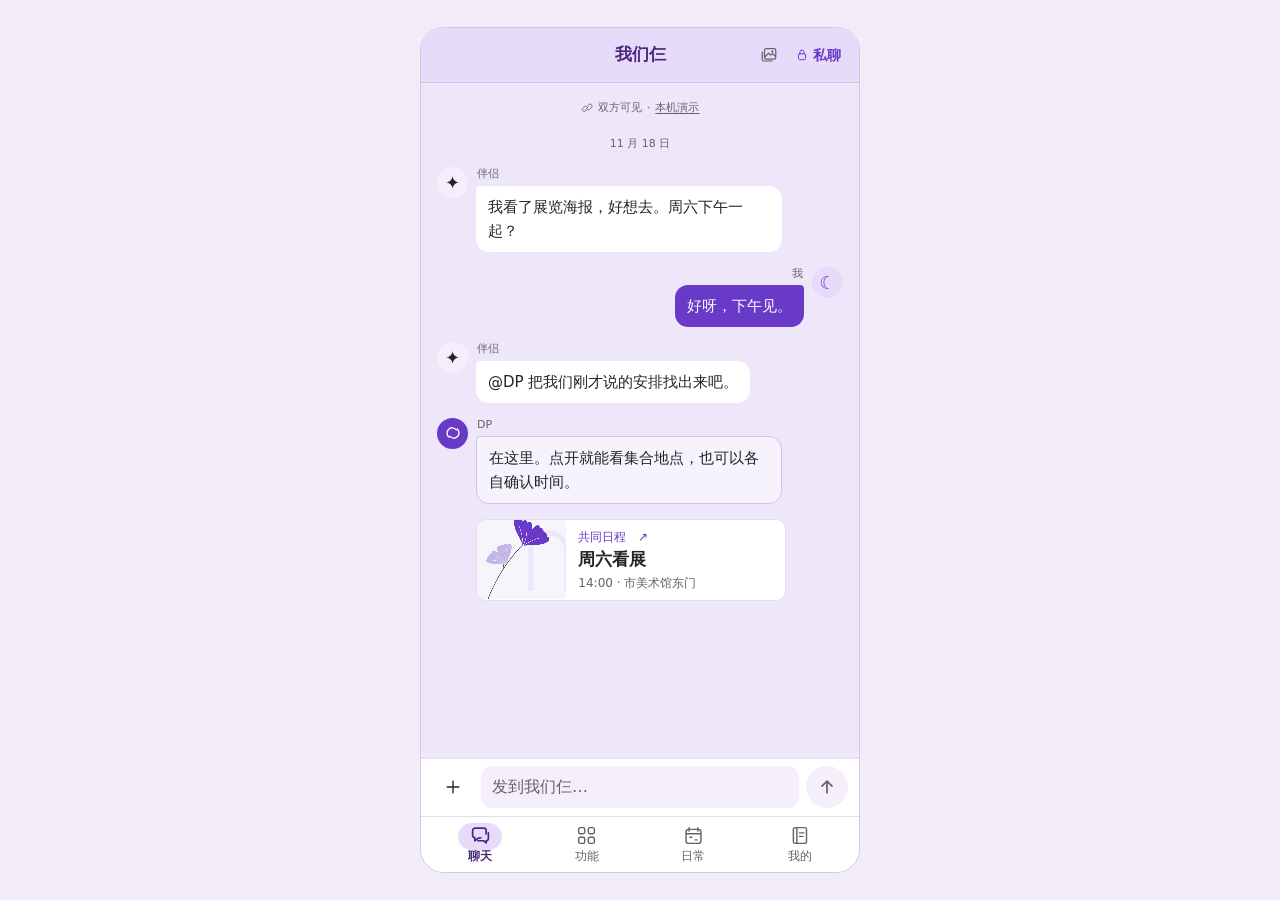
==== commit d21dde0a: "提高白紫交互稿中聊天画布与本人消息的紫色占比" ====
--- a/prototype/white-purple-review/index.html
+++ b/prototype/white-purple-review/index.html
@@ -1,21 +1,24 @@
-<!doctype html>
-<html lang="zh-CN"><head><meta charset="UTF-8"><meta name="viewport" content="width=device-width, initial-scale=1, viewport-fit=cover, interactive-widget=resizes-content"><meta name="theme-color" content="#ffffff"><title>双生宇宙 · 交互预览</title>
+<!doctype html>
+<html lang="zh-CN"><head><meta charset="UTF-8"><meta name="viewport" content="width=device-width, initial-scale=1, viewport-fit=cover, interactive-widget=resizes-content"><meta name="theme-color" content="#e7dbfa"><title>双生宇宙 · 交互预览</title>
 <style>
 :root {
   color-scheme: light;
   --white: #fff;
   --ink: #242328;
   --secondary: #64626b;
-  --rule: #e9e8ec;
-  --line: #d9d7de;
-  --surface: #f5f5f6;
+  --rule: #e4dbef;
+  --line: #d4c6e7;
+  --surface: #f4effa;
   --violet: #6939c7;
-  --lilac: #f0ebfc;
-  --lilac-line: #dfd4fa;
+  --lilac: #e7dbfa;
+  --chat-canvas: #eee7fa;
+  --soft-violet: #f7f3fd;
+  --deep-violet: #4b287c;
+  --lilac-line: #d4bff1;
   --font: system-ui, -apple-system, "PingFang SC", "Microsoft YaHei", sans-serif;
   font-family: var(--font);
   color: var(--ink);
-  background: #f6f6f7;
+  background: #f1ecf7;
   -webkit-font-smoothing: antialiased;
 }
 *, *::before, *::after { box-sizing: border-box; }
@@ -44,9 +47,9 @@
 .dp-top {
   flex: none; display: grid; grid-template-columns: minmax(0,1fr) auto minmax(0,1fr); align-items: center;
   padding: max(5px, env(safe-area-inset-top,0px)) 12px 5px;
-  min-height: 55px; border-bottom: 1px solid var(--rule); background: var(--white); z-index: 5;
-}
-.dp-top-title { grid-row: 1; grid-column: 2; justify-self: center; font-size: 17px; font-weight: 660; }
+  min-height: 55px; border-bottom: 1px solid var(--lilac-line); background: var(--lilac); z-index: 5;
+}
+.dp-top-title { grid-row: 1; grid-column: 2; justify-self: center; font-size: 17px; font-weight: 660; color: var(--deep-violet); }
 .dp-top-right { grid-column: 1/-1; justify-self: center; font-size: 11px; color: var(--secondary); }
 .dp-top-right:empty { display: none; }
 .dp-top>button, .rv-header-actions button {
@@ -68,6 +71,7 @@
   padding: 16px 20px max(24px, env(safe-area-inset-bottom,0px));
 }
 .dp-main:focus-visible { outline: none; }
+.dp-device:not([data-wall=photo]):is([data-route=home],[data-route=private]) .dp-main { background: var(--chat-canvas); }
 .dp-device:is([data-route=home],[data-route=private]) .dp-main { padding: 0 16px 16px; }
 .dp-caption,.dp-kicker,.dp-hint,.dp-muted { color: var(--secondary); font-size: 12px; line-height: 1.55; }
 .dp-head { margin: 6px 0 18px; }
@@ -90,6 +94,7 @@
 .dp-grid { display: grid; grid-template-columns: repeat(4,minmax(0,1fr)); border-block: 1px solid var(--rule); padding: 6px 0; }
 .dp-tile { display: grid; align-content: center; justify-items: center; gap: 6px; min-height: 67px; border-radius: 7px; color: var(--ink); font-size: 12px; }
 .dp-symbol { display: inline-grid; place-items: center; width: 25px; height: 25px; font: 20px/1 Arial,sans-serif; color: var(--ink); }
+.dp-tile .dp-symbol { color: var(--violet); }
 .dp-symbol svg { width: 22px; height: 22px; stroke-width: 1.55; }
 @media(hover:hover) {
   .dp-tile:hover,.dp-row:hover,.rv-dock button:hover,.rv-header-actions button:hover { background: var(--surface); }
@@ -99,7 +104,7 @@
   overflow: hidden; background: var(--white);
 }
 .dp-feature canvas { display: block; width: 100%; height: 147px; object-fit: cover; object-position: center 43%; }
-.dp-feature-body { display: flex; justify-content: space-between; align-items: center; gap: 8px; padding: 12px 14px 13px; }
+.dp-feature-body { background: var(--soft-violet); display: flex; justify-content: space-between; align-items: center; gap: 8px; padding: 12px 14px 13px; }
 .dp-feature .dp-kicker,.dp-feature .dp-caption { display: block; }
 .dp-feature .dp-kicker { margin: 0; font-size: 11px; }
 .dp-feature h2 { margin: 1px 0 3px; font-size: 21px; }
@@ -169,15 +174,18 @@
 .rv-chat.is-mine .rv-author { text-align: right; }
 .rv-bubble,.dp-bubble { display: inline-block; padding: 9px 12px; border-radius: 4px 13px 13px; color: var(--ink); background: var(--surface); white-space: pre-wrap; overflow-wrap: anywhere; font-size: 15px; line-height: 1.6; }
 .dp-bubble { max-width: 85%; }
-.rv-chat.is-mine .rv-bubble,.dp-message.mine .dp-bubble { background: var(--lilac); border-radius: 13px 4px 13px 13px; }
-.rv-chat.is-dp .rv-bubble { background: var(--white); border: 1px solid var(--rule); }
+.rv-chat .rv-bubble { background: var(--white); }
+.rv-chat.is-mine .rv-bubble,.dp-message.mine .dp-bubble { background: var(--violet); color: var(--white); border-radius: 13px 4px 13px 13px; }
+.rv-chat.is-dp .rv-bubble { background: var(--soft-violet); border: 1px solid var(--lilac-line); }
 .rv-plan { display: flex; width: min(100%,310px); overflow: hidden; background: var(--white); border: 1px solid var(--rule); border-radius: 10px; color: var(--ink); }
 .rv-thread>.rv-plan { margin-left: 39px; width: min(calc(100% - 39px),310px); }
 .rv-plan-art { position: relative; flex: 0 0 29%; min-height: 79px; overflow: hidden; background: var(--lilac); }
 .rv-plan-art canvas { position: absolute; inset: 0; width: 100%; height: 100%; object-fit: cover; }
 .rv-plan-body { display: flex; flex-direction: column; justify-content: center; gap: 1px; padding: 8px 12px; }
+.rv-plan-body small { color: var(--violet); }
 .rv-plan-body strong { font-size: 17px; font-weight: 630; }
-.rv-plan-body span,.rv-plan-body small { color: var(--secondary); font-size: 12px; overflow-wrap: anywhere; }
+.rv-plan-body span,.rv-plan-body small { font-size: 12px; overflow-wrap: anywhere; }
+.rv-plan-body span { color: var(--secondary); }
 .rv-editor { flex: none; display: flex; align-items: flex-end; gap: 7px; padding: 7px 11px max(8px,env(safe-area-inset-bottom)); background: var(--white); border-top: 1px solid var(--rule); }
 .rv-editor button { flex: none; width: 42px; height: 42px; display: grid; place-items: center; border-radius: 50%; }
 .rv-editor button svg { width: 20px; height: 20px; }
@@ -191,7 +199,8 @@
 .rv-dock { flex: none; display: grid; grid-template-columns: repeat(4,minmax(0,1fr)); padding: 3px 6px max(3px,env(safe-area-inset-bottom)); background: var(--white); border-top: 1px solid var(--rule); }
 .rv-dock button { min-height: 49px; min-width: 0; display: grid; justify-items: center; align-content: center; gap: 2px; border-radius: 7px; text-align: center; font-size: 12px; line-height: 16px; color: var(--secondary); }
 .rv-dock svg { width: 21px; height: 21px; }
-.rv-dock [aria-current=page] { color: var(--violet); font-weight: 650; }
+.rv-dock [aria-current=page] { position: relative; isolation: isolate; color: var(--deep-violet); font-weight: 650; }
+.rv-dock [aria-current=page]::before { content: ""; position: absolute; z-index: -1; top: calc(50% - 22px); left: 50%; transform: translateX(-50%); width: 44px; height: 27px; border-radius: 14px; background: var(--lilac); }
 .rv-dock [aria-current=page] svg { fill: var(--lilac); stroke-width: 1.95; }
 .dp-personal-bg { display: none; position: absolute; inset: 0; z-index: -1; pointer-events: none; }
 [data-wall=photo] .dp-personal-bg { display: block; }
@@ -225,429 +234,429 @@
 @media(max-width:600px),(pointer:coarse) {
   .dp-device[data-typing=yes] .rv-dock { display: none; }
 }
-</style></head><body>
-<div id="dp-couple-review">
-  <div class="dp-device" lang="zh-CN" aria-label="双生宇宙 · 手机交互选稿">
-    <div class="dp-personal-bg" aria-hidden="true"><img alt=""></div>
-    <header class="dp-top">
-      <button type="button" data-act="back" aria-label="返回上一页" hidden>‹</button>
-      <strong class="dp-top-title">我们仨</strong>
-      <div class="rv-header-actions">
-        <button type="button" class="dp-change-bg cursor-interaction" data-act="background" aria-label="换背景" title="换背景" aria-expanded="false"><span class="rv-bg-label">换背景</span></button>
-        <button type="button" class="rv-private-entry" data-act="go:private" aria-label="和 DP 私聊">私聊</button>
-      </div>
-      <span class="dp-top-right"></span>
-    </header>
-    <section class="dp-bg-editor" aria-label="换背景" hidden>
-      <div class="dp-edit-head"><strong>我的背景</strong><small>仅自己可见</small></div>
-      <div class="dp-bg-tools"><label class="dp-bg-file-label cursor-interaction" role="button">从相册选择<input type="file" data-bg-file accept="image/*" aria-label="从相册选择背景图片"></label><button type="button" class="cursor-interaction" data-bg-action="reset">恢复默认</button></div>
-      <p class="dp-bg-note" aria-live="polite"></p>
-      <div class="dp-bg-actions"><button type="button" class="cursor-interaction" data-bg-action="cancel">取消</button><button type="button" class="cursor-interaction" data-bg-action="apply">应用背景</button></div>
-    </section>
-    <div class="dp-bg-status" role="status"></div>
-    <main class="dp-main" aria-label="当前页面"></main>
-    <div class="rv-menu" hidden></div>
-    <form class="rv-editor" data-submit="sendHome" hidden aria-label="聊天输入栏">
-      <button type="button" class="rv-more" data-act="chatTools" aria-expanded="false" aria-label="更多聊天操作"></button>
-      <textarea class="rv-input" rows="1" name="homeMessage" maxlength="500" placeholder="发到我们仨，@DP 可提问…" aria-label="发到我们仨"></textarea>
-      <button type="submit" class="rv-send" aria-label="发送消息">发送</button>
-    </form>
-    <nav class="rv-dock" aria-label="底部主导航"></nav>
-  </div>
-  
-</div>
-<script>
-(() => {
- const root=document.getElementById('dp-couple-review');
- const main=root.querySelector('.dp-main'), top=root.querySelector('.dp-top-title'), topRight=root.querySelector('.dp-top-right');
- const device=root.querySelector('.dp-device'),photoLayer=root.querySelector('.dp-personal-bg img'),bgPanel=root.querySelector('.dp-bg-editor'),bgButton=root.querySelector('.dp-change-bg'),fileInput=root.querySelector('[data-bg-file]'),bgNote=root.querySelector('.dp-bg-note'),bgStatus=root.querySelector('.dp-bg-status');
- const storageKey='dp-couple-review-backdrop-v1';
- let savedPhoto='',draftPhoto='',pickVersion=0,loadingPhoto=false;
- try{const v=localStorage.getItem(storageKey);if(v&&v.startsWith('data:image/jpeg;base64,'))savedPhoto=v;}catch{}
- function renderPhoto(data){
-  device.dataset.wall=data?'photo':'default';
-  if(data){photoLayer.src=data;}else{photoLayer.removeAttribute('src');}
- }
- function note(text,busy=false){bgNote.textContent=text;loadingPhoto=busy;bgPanel.querySelector('[data-bg-action="apply"]').disabled=busy;}
- function editWallpaper(){
-  if(!bgPanel.hidden)return;
-  draftPhoto=savedPhoto;fileInput.value='';bgStatus.textContent='';
-  note('在下方预览聊天和功能页的个人底图。');
-  bgPanel.hidden=false;bgButton.setAttribute('aria-expanded','true');fileInput.focus({preventScroll:true});
- }
- function dismissWallpaper(commit){
-  if(commit&&loadingPhoto)return;
-  pickVersion++;
-  if(commit){savedPhoto=draftPhoto;let persisted=true;try{if(savedPhoto)localStorage.setItem(storageKey,savedPhoto);else localStorage.removeItem(storageKey);}catch{persisted=false;}
-   bgStatus.textContent=persisted?(savedPhoto?'已应用个人背景':'已恢复默认背景'):'已应用到本次预览';}
-  renderPhoto(savedPhoto);bgPanel.hidden=true;bgButton.setAttribute('aria-expanded','false');fileInput.value='';note('');bgButton.focus({preventScroll:true});
- }
- async function previewUpload(file){
-  if(!file)return;
-  const version=++pickVersion;
-  if(file.type&&!file.type.startsWith('image/')){note('请选择能打开的图片，例如 JPG、PNG 或 WebP。');return;}
-  let objectURL='';
-  try{
-   note('正在读取图片…',true);
-   objectURL=URL.createObjectURL(file);const img=new Image();img.src=objectURL;await img.decode();
-   if(version!==pickVersion)return;
-   const ratio=Math.min(1,1440/Math.max(img.naturalWidth,img.naturalHeight));
-   const scratch=document.createElement('canvas');scratch.width=Math.max(1,Math.round(img.naturalWidth*ratio));scratch.height=Math.max(1,Math.round(img.naturalHeight*ratio));
-   const pen=scratch.getContext('2d');pen.fillStyle='#ffffff';pen.fillRect(0,0,scratch.width,scratch.height);pen.drawImage(img,0,0,scratch.width,scratch.height);
-   draftPhoto=scratch.toDataURL('image/jpeg',.82);renderPhoto(draftPhoto);note('当前为预览，点「应用背景」保存。');
-  }catch{if(version===pickVersion)note('这张图暂时无法读取，请换一张 JPG、PNG 或 WebP 图片。');}
-  finally{if(objectURL)URL.revokeObjectURL(objectURL);if(version===pickVersion)fileInput.value='';}
- }
- renderPhoto(savedPhoto);
- const modules={
-  date:['约会','ticket','◫'],wish:['心愿','sparkles','✧'],calendar:['共同日程','calendar-days','▤'],memory:['共同记忆','book-heart','◇'],
-  universe:['小宇宙','orbit','◎'],album:['情侣相册','images','▧'],game:['互动游戏','gamepad-2','⊞'],talk:['关系沟通','messages-square','▱'],
-  food:['美食','utensils','♧'],travel:['旅行','compass','⊙'],surprise:['惊喜','party-popper','✲'],gift:['礼物灵感','gift','⊡']
- };
- const models={
-   food:{eyebrow:'今晚吃什么',title:'一锅番茄鸡蛋面',details:[['口味','清淡一点'],['准备','番茄、鸡蛋和挂面'],['时间','约 20 分钟']],act:'加入今晚的备选',done:'已放进今晚的备选'},
-   travel:{eyebrow:'周末备选',title:'坐慢车去海边',details:[['范围','周末往返'],['路线草稿','车站 → 海边 → 旧书摊'],['想商量','交通和两人的预算']],act:'存成旅行备选',done:'已存为旅行备选'},
-   surprise:{eyebrow:'私密草稿',title:'一张展览后的明信片',details:[['写给','我的伴侣'],['交付','自己决定什么时候送'],['灵感','把那天最喜欢的颜色写下来']],act:'保存惊喜草稿',done:'已存入私人草稿'},
-   gift:{eyebrow:'送礼备忘',title:'一套展览明信片',details:[['线索','一起提过，想留下喜欢的展品'],['预算','30 元以内'],['来源','共同聊天中的看展计划']],act:'收藏这个灵感',done:'已存入私人收藏'}
- };
- const state={route:'home',history:[],profileTab:'me',guide:'',editing:0,plan:{time:'14:00',place:'市美术馆东门',me:false,partner:false},wish:false,finished:false,memories:[{name:'沿江慢慢走',note:'那天回去时，两个人都把步子放慢了一点。',date:'11 月 15 日'}],profiles:[{title:'逛展时，我喜欢慢慢看。',scope:'双方可见'},{title:'有心事时，我想先被听一会儿。',scope:'仅自己可见'}],selectedMem:0,world:'books',saved:{},guideText:'',logs:{},talk:'',game:'',module:'',msg:''};
- state.memories.push({name:'旧书摊的午后',note:'那天淘到了一本旧画册。等结账的时候，我们还在翻那张跨页插画。',date:'11 月 14 日'});
- const partnerProfile=[{title:'喜欢有手写标注的旧画册',scope:'伴侣分享给我'},{title:'看完展，想留一会儿慢慢走',scope:'伴侣分享给我'}];
- const bookCover='<div class="dp-book-cover" role="img" aria-label="书摊上的几册旧画集"><i></i><i></i><i></i></div>';
- const escape=value=>String(value).replace(/[&<>"']/g,ch=>({'&':'&amp;','<':'&lt;','>':'&gt;','"':'&quot;',"'":'&#39;'}[ch]));
- const clip=value=>String(value||'').trim().slice(0,260);
- function button(action,label,cls='',attr=''){return '<button type="button" class="'+cls+' cursor-interaction" data-act="'+action+'" '+attr+'>'+label+'</button>';}
- function valueOf(name){const element=main.querySelector('[name="'+name+'"]');return element?clip(element.value):'';}
- const heading=(k,t)=>'<div class="dp-head"><div class="dp-kicker">'+k+'</div><h2>'+escape(t)+'</h2></div>';
- const section=(t,s='')=>'<div class="dp-section"><h3>'+t+'</h3><small>'+s+'</small></div>';
- const primary=(a,t)=>'<div class="dp-action">'+button(a,t,'dp-primary')+'</div>';
- const meta=items=>'<div class="dp-sheet">'+items.map(([a,b])=>'<div class="dp-meta"><span>'+escape(a)+'</span><strong>'+escape(b)+'</strong></div>').join('')+'</div>';
- const art=(style)=>'<canvas data-art="'+style+'" class="'+(style==='gallery'?'dp-gallery':'')+'" role="img" aria-label="'+({thumb:'白纸上折起的紫色银杏',wide:'银杏与拱窗的剪纸插画',gallery:'紫色银杏与展馆拱窗的剪纸海报',world:'纸片小岛，上面有水岸步道、旧书摊和观察站'}[style])+'"></canvas>';
- const identity=who=>'<span class="paper-id '+(who==='伴侣'?'partner':'')+'" aria-hidden="true">'+(who==='伴侣'?'✦':'☾')+'</span>';
- const outlines={
-  grid:'<rect x="3" y="3" width="7" height="7" rx="2"/><rect x="14" y="3" width="7" height="7" rx="2"/><rect x="3" y="14" width="7" height="7" rx="2"/><rect x="14" y="14" width="7" height="7" rx="2"/>',
-  ticket:'<path d="M3 7.2a2 2 0 0 1 2-2h14a2 2 0 0 1 2 2v2.4a2.5 2.5 0 0 0 0 4.9v2.3a2 2 0 0 1-2 2H5a2 2 0 0 1-2-2v-2.3a2.5 2.5 0 0 0 0-4.9Z"/><path d="M15 7.7v1.6m0 2v1.6m0 2v1.6"/>',
-  sparkles:'<path d="m10 3 1.7 5.4L17 10l-5.3 1.7L10 17l-1.7-5.3L3 10l5.3-1.6ZM18 14l.8 2.3L21 17l-2.2.7L18 20l-.8-2.3L15 17l2.2-.7Z"/>',
-  'calendar-days':'<rect x="3.5" y="5" width="17" height="16" rx="3"/><path d="M7 3v4m10-4v4M4 10h16m-12 4h2m4 3h2"/>',
-  'book-heart':'<path d="M3 5c3-1.3 6-.8 9 1.2C15 4.2 18 3.7 21 5v14c-3-1.1-6-.7-9 1.1-3-1.8-6-2.3-9-1.1ZM12 6.2V20"/>',
-  orbit:'<circle cx="12" cy="12" r="7.7"/><ellipse cx="12" cy="12" rx="11" ry="3.4" transform="rotate(-26 12 12)"/>',
-  images:'<rect x="6" y="3.5" width="15" height="14" rx="2.3"/><path d="m7 14 4.4-4.3 2.7 2.5 2.3-2 4 3.4M3 8v10a2 2 0 0 0 2 2h11"/><circle cx="16.5" cy="7.5" r=".7"/>',
-  'gamepad-2':'<path d="M7 7h10c2.5 0 3.4 2.7 4.1 7.6.5 3.3-1.8 4.9-4 2.6l-1.7-1.7H8.6l-1.7 1.7c-2.2 2.3-4.5.7-4-2.6C3.6 9.7 4.5 7 7 7Z"/><path d="M6.2 11.5h4m-2-2v4m6.4-1.4h.1m2.4-1.4h.1"/>',
-  'messages-square':'<path d="M18.5 12a3 3 0 0 1-3 3h-6l-4 3v-3.5A3 3 0 0 1 3 11.6V6.5a3 3 0 0 1 3-3h9.5a3 3 0 0 1 3 3Z"/><path d="M9 18h6.5l3 2.5V18a2.5 2.5 0 0 0 2.5-2.5V9"/>',
-  utensils:'<path d="M4 3v5c0 3 5 3 5 0V3M6.5 3v18M16 13h4V3c-2.6 1-4 4.4-4 8Zm4-1v9"/>',
-  compass:'<circle cx="12" cy="12" r="9"/><path d="m16.7 7.3-3.1 6.3-6.3 3.1 3.1-6.3Z"/>',
-  'party-popper':'<path d="m3 21 4.6-13.1 8.5 8.5ZM8.8 15.3l1.3 3.2m2.2-13 1.1-2m2.2 5.7 4-3.2m-1.4 6.5 2.2-.5"/>',
-  gift:'<rect x="3" y="8" width="18" height="4.6" rx="1.2"/><path d="M5.2 12.6v7.8h13.6v-7.8M12 8v12"/><path d="M12 8C7.2 8 5.5 6.7 6.3 4.5c1.1-2.6 4.7-1.3 5.7 3.5Zm0 0c4.8 0 6.5-1.3 5.7-3.5C16.6 1.9 13 3.2 12 8Z"/>',
-  sunrise:'<path d="M3 17h18m-18 3h18M7 15a5 5 0 0 1 10 0M12 3v3m-8 2 2.2 2.1M20 8l-2.2 2.1"/>',
-  dp:'<path d="M16 8.2c-2.6-3-6.8-3.3-9.4-.5s-2.2 7 .4 9.2"/><path d="M8 15.8c2.6 3 6.8 3.3 9.4.5s2.2-7-.4-9.2"/>',
-  lock:'<rect x="6" y="10" width="12" height="10" rx="2"/><path d="M8.5 10V7a3.5 3.5 0 0 1 7 0v3"/>',
-  link:'<path d="m9 15 6-6m-5 8-1 1a4 4 0 0 1-5.6-5.6l3-3a4 4 0 0 1 5.6 0m0 5.2a4 4 0 0 0 5.6 0l3-3A4 4 0 0 0 15 5l-1 1"/>',
-  plus:'<path d="M12 5v14M5 12h14"/>',chevron:'<path d="m14 5-7 7 7 7"/>',
-  pen:'<path d="m4 17 1 3 3-1L20 7l-3-3ZM14.7 6.3l3 3"/>',
-  notebook:'<rect x="5" y="3" width="15" height="18" rx="2"/><path d="M9 3v18m3-12h5m-5 4h4"/>'
- };
- function glyph(name){return '<svg aria-hidden="true" width="22" height="22" viewBox="0 0 24 24" fill="none" stroke="currentColor" stroke-width="1.65" stroke-linecap="round" stroke-linejoin="round">'+(outlines[name]||'')+'</svg>';}
- const icon=(name,fallback)=>'<span class="dp-symbol" aria-hidden="true">'+(outlines[name]?glyph(name):fallback)+'</span>';
- function row(a,t,sub,mark=''){return button(a,mark+'<span class="dp-row-body"><strong>'+escape(t)+'</strong>'+(sub?'<small class="dp-caption">'+escape(sub)+'</small>':'')+'</span><span class="dp-arrow">›</span>','dp-row');}
- const tabs=(list,active)=>'<div class="dp-tabs">'+list.map(([key,t])=>button(key,t,'','aria-pressed="'+(key===active)+'"')).join('')+'</div>';
- const help=(a,t='和 DP 聊聊这个')=>button('dp:'+a,'<b>DP</b><span>'+t+'</span><span>↗</span>','dp-assist');
- const field=(label,name,value,multi=false)=>'<label class="dp-field">'+label+(multi?'<textarea name="'+name+'" maxlength="260">'+escape(value)+'</textarea>':'<input name="'+name+'" maxlength="80" value="'+escape(value)+'">')+'</label>';
- const warning=()=>state.msg?'<div class="dp-warning" role="alert">'+escape(state.msg)+'</div>':'';
- const ticket=(act='go:plan')=>button(act,art('gallery')+'<span class="dp-feature-body"><span><span class="dp-kicker">共同日程 · 周六</span><h2>周六看展</h2><span class="dp-caption">'+escape(state.plan.time)+' · '+escape(state.plan.place)+'</span></span><span class="dp-feature-open" aria-hidden="true">↗</span></span>','dp-feature');
- const inbox=(who,text)=>'<div class="dp-message '+(who==='我'?'mine':'')+'">'+(who==='我'?'':who==='伴侣'?identity(who):'<span class="dp-avatar">'+escape(who)+'</span>')+'<span class="dp-bubble">'+escape(text)+'</span></div>';
- const compose=(a,label)=>'<form class="dp-compose" data-submit="'+a+'"><input aria-label="'+label+'" name="message" maxlength="260" autocomplete="off" placeholder="'+label+'"><button class="cursor-interaction">发送</button></form>';
- const assistantLabels={plan:'这份约会计划',wish:'这一个心愿',memory:'这段共同经历',universe:'这座观察站',album:'这本相册',game:'这局游戏',talk:'这段私下梳理',profile:'我的档案',food:'今晚的菜单',travel:'这次旅行',gift:'这个礼物灵感',surprise:'这份惊喜'};
- const contextOpening={plan:'目前约在周六 '+state.plan.time+'。你想改几点，还是想换个碰头的地方？',wish:'想把哪一件事约到具体的一天？',memory:'如果只留一句话，你最想记住哪个细节？',universe:'你想听观察站的故事，还是回到步道那天？',talk:'你可以先把刚才最想说的一句话写在这里。',game:'你想再聊聊这道题，还是一起想一个心愿？',profile:'最近有什么关于你的偏好，希望我重新了解？'};
- const basicReply={food:'可以把你们想吃的加进今晚的备选。',travel:'先商量一个能一起出发的周末，再核对路线和预算。',gift:'可以先记下这个灵感，等接近纪念日时再决定。',surprise:'这份草稿保存在你的私人空间，由你决定怎样送出。',album:'可以给这组画面留下一句两个人都愿意分享的图注。'};
- const chatInput=root.querySelector('.rv-input'),editor=root.querySelector('.rv-editor'),menu=root.querySelector('.rv-menu');
- const more=root.querySelector('.rv-more'),send=root.querySelector('.rv-send'),backButton=root.querySelector('[data-act="back"]');
- const privateEntry=root.querySelector('.rv-private-entry');
- const primaryRoutes=[['home','聊天','messages-square'],['directory','功能','grid'],['daily','日常','calendar-days'],['mine','我的','notebook']];
- const dock=root.querySelector('.rv-dock');
- dock.innerHTML=primaryRoutes.map(([id,label,mark])=>button('tab:'+id,glyph(mark)+'<span>'+label+'</span>','', 'data-tab="'+id+'"')).join('');
- privateEntry.innerHTML=glyph('lock')+'私聊';
- bgButton.insertAdjacentHTML('afterbegin',glyph('images'));
- more.innerHTML=glyph('plus');
- send.innerHTML='<svg aria-hidden="true" viewBox="0 0 24 24" fill="none" stroke="currentColor" stroke-width="2.1" stroke-linecap="round" stroke-linejoin="round"><path d="M12 19V5m-6 6 6-6 6 6"/></svg>';
- const chats={private:[],group:[]}, drafts={private:'',group:''}, threadScroll={private:0,group:0};
- const savedKeys=['plan','wish','finished','profiles','memories','saved','talk','guideText','game','guess','logs','albumCaption'];
- const sessionKey='couple-design-review-local-v2';
- function remember(){
-  try{
-   const business=Object.fromEntries(savedKeys.filter(k=>state[k]!==undefined).map(k=>[k,state[k]]));
-   localStorage.setItem(sessionKey,JSON.stringify({business,chats,drafts}));
-  }catch{}
- }
- try{
-  const snapshot=JSON.parse(localStorage.getItem(sessionKey)||'null');
-  if(snapshot?.business){for(const k of savedKeys)if(Object.prototype.hasOwnProperty.call(snapshot.business,k))state[k]=snapshot.business[k];}
-  for(const mode of ['private','group']){
-   if(Array.isArray(snapshot?.chats?.[mode]))chats[mode]=snapshot.chats[mode];
-   if(typeof snapshot?.drafts?.[mode]==='string')drafts[mode]=snapshot.drafts[mode].slice(0,500);
-  }
- }catch{}
- function isChat(route=state.route){return route==='home'||route==='private';}
- function chatChannel(){return state.route==='private'?'private':'group';}
- function locationState(){return {couplePreview:true,route:state.route,stack:state.history.slice(),selected:state.selectedMem,editing:state.editing,module:state.module};}
- let nativeHistory=true;
- function syncLocation(replace){
-  if(!nativeHistory)return;
-  try{window.history[replace?'replaceState':'pushState'](locationState(),'');}catch{nativeHistory=false;}
- }
- function beforeNavigate(){if(isChat())threadScroll[chatChannel()]=main.scrollTop;if(chatInput===document.activeElement)chatInput.blur();state.menuOpen=false;closeNote();}
- function navigate(route){beforeNavigate();state.history.push(state.route);state.route=route;state.msg='';syncLocation(false);draw();main.scrollTop=isChat()?threadScroll[chatChannel()]:0;}
- function back(){
-  if(!state.history.length)return;
-  if(nativeHistory){window.history.back();return;}
-  beforeNavigate();state.route=state.history.pop();state.msg='';draw();main.scrollTop=isChat()?threadScroll[chatChannel()]:0;
- }
- window.addEventListener('popstate',e=>{
-  if(!e.state?.couplePreview)return;
-  if(!bgPanel.hidden)dismissWallpaper(false);
-  beforeNavigate();
-  const h=e.state;Object.assign(state,{route:h.route,history:h.stack,selectedMem:h.selected,editing:h.editing,module:h.module,msg:''});
-  draw();main.scrollTop=isChat()?threadScroll[chatChannel()]:0;
- });
- syncLocation(true);
- function closeNote(){const n=root.querySelector('.rv-demo-panel');if(n)n.remove();}
- function demoNote(){
-  closeNote();
-  const panel=document.createElement('section');panel.className='rv-demo-panel';panel.setAttribute('role','dialog');panel.setAttribute('aria-label','关于本机演示');
-  panel.innerHTML='<strong>关于本机演示</strong><p>聊天使用示例回复。你在这里填写的内容和背景图片仅保存在当前浏览器，无需登录。</p>'+button('closeDemo','知道了','dp-primary');
-  device.append(panel);panel.querySelector('button').focus();
- }
- function homeMessage(who,text){
-  const cls=who==='我'?'mine':who==='伴侣'?'partner':'dp',mark=cls==='dp'?glyph('dp'):cls==='mine'?'☾':'✦';
-  return '<div class="rv-chat is-'+cls+'"><span aria-hidden="true" class="rv-avatar '+cls+'">'+mark+'</span><div class="rv-msg"><span class="rv-author">'+escape(who)+'</span><div class="rv-bubble">'+escape(text)+'</div></div></div>';
- }
- function homeTicket(){
-  return button('go:plan','<span class="rv-plan-art">'+art('thumb')+'</span><span class="rv-plan-body"><small>共同日程　↗</small><strong>周六看展</strong><span>'+escape(state.plan.time)+' · '+escape(state.plan.place)+'</span></span>','rv-plan','aria-label="查看共同日程：周六看展"');
- }
- function chatPage(){
-  const group=chatChannel()==='group';
-  const seed=group
-   ? homeMessage('伴侣','我看了展览海报，好想去。周六下午一起？')+homeMessage('我','好呀，下午见。')+homeMessage('伴侣','@DP 把我们刚才说的安排找出来吧。')+homeMessage('DP','在这里。点开就能看集合地点，也可以各自确认时间。')
-   : homeMessage('我','周末想和她出去走走，行程别太满。')+homeMessage('DP','那就留一个下午给美术馆吧。你们之前提过的展，在这份计划里。');
-  const messages=chats[chatChannel()].map(m=>homeMessage(m.who,m.text)+(m.card?homeTicket():'')).join('');
-  return '<div class="rv-thread"><div class="rv-privacy">'+glyph(group?'link':'lock')+'<span>'+(group?'双方可见':'仅自己可见')+'</span><i aria-hidden="true">·</i>'+button('demoNote','本机演示','rv-demo-link')+'</div><div class="rv-date">11 月 18 日</div>'+seed+homeTicket()+messages+'</div>';
- }
- function homeReply(t){
-  if(/周末|计划|展览|约会|集合|几点|看展/.test(t))return {text:'周六 '+state.plan.time+'，在'+state.plan.place+'碰头。想换时间或地点，可以点开这份计划修改。',card:true};
-  if(/记忆|回忆|旧书/.test(t))return {text:'共同记忆里有一段「旧书摊的午后」。在底部点「功能」，再进「共同记忆」，就能重温那天。'};
-  if(/你好|嗨|在吗|晚上好|早上好/.test(t))return {text:'我在。这里可以试着问我「周六几点集合」，看看聊天怎样接上你们的计划。'};
-  if(/心情|难过|委屈|情绪/.test(t))return {text:'可以先把你在意的那句话写下来。如果只想自己梳理，在「关系沟通」里有一份私人草稿。'};
-  return {text:'这句话已放进当前演示对话。这个预览使用固定回复，你可以问「周六几点集合」试试。'};
- }
- function sendHome(){
-  if(!isChat())return;
-  const mode=chatChannel(),t=chatInput.value.trim().slice(0,500);if(!t)return;
-  chats[mode].push({who:'我',text:t});
-  if(mode==='private'||/@dp(?=$|[\s，,。！？?!：:]|[\u3400-\u9fff])/i.test(t))chats[mode].push({who:'DP',...homeReply(t)});
-  drafts[mode]='';chatInput.value='';state.menuOpen=false;remember();draw();main.scrollTop=main.scrollHeight;chatInput.focus({preventScroll:true});
- }
- function renderMenu(){
-  menu.hidden=!(isChat()&&state.menuOpen);
-  more.setAttribute('aria-expanded',String(!menu.hidden));
-  if(!menu.hidden)menu.innerHTML=(chatChannel()==='private'?button('go:guide',glyph('dp')+'让 DP 了解我'):button('mentionDP',glyph('dp')+'提及 DP'))+button('go:profile',glyph('notebook')+'个人档案')+button('go:directory',glyph('grid')+'全部功能')+button('background',glyph('images')+'换背景');
- }
- function page(route){
-  if(route==='daily'){
-   const latest=state.memories.map((m,i)=>({m,i})).sort((a,b)=>b.m.date.localeCompare(a.m.date,'zh-CN',{numeric:true})||b.i-a.i).slice(0,2);
-   const agenda=state.finished?'':section('下一次约会')+homeTicket();
-   return ['日常','',agenda+section('一起安排')+'<div class="dp-list">'+row('go:calendar','共同日程','',icon('calendar-days',''))+row('go:wish','共同心愿','',icon('sparkles',''))+'</div>'+section('最近的共同记忆')+'<div class="dp-list">'+latest.map(({m,i})=>row('mem:'+i,m.name,m.date,icon('book-heart',''))).join('')+row('go:memory','查看全部回忆','')+'</div>'];
-  }
-  if(route==='mine'){
-   return ['我的','','<div class="rv-personal-heading">'+identity('我')+'<div><h2>我的空间</h2><p>个人档案与设置</p></div></div><div class="dp-list">'+row('go:profile','个人档案','查看、修改偏好和可见范围',icon('notebook',''))+row('go:guide','让 DP 了解我','私下聊聊我的习惯和想法',icon('dp',''))+'</div>'+section('外观')+'<div class="dp-list">'+row('background','换背景','从相册选择自己的图片',icon('images',''))+'</div>'];
-  }
-  if(route==='directory'){
-   return [ '功能','',ticket()+section('全部功能','12 项')+'<div class="dp-grid">'+Object.entries(modules).map(([id,[name,ic,fb]])=>button('go:'+id,icon(ic,fb)+'<span>'+name+'</span>','dp-tile')).join('')+'</div>'+section('档案')+'<div class="dp-list">'+row('go:profile','个人档案','看看 DP 从聊天里记住了什么',identity('我'))+'</div>'];
-  }
-  if(isChat(route))return [route==='home'?'我们仨':'我和 DP','',chatPage()];
-  if(route==='wish')return ['心愿','双方可见',heading('我们想一起做的事','心愿')+'<div class="dp-list">'+row('go:wishdetail','找一个下午，一起看展',state.wish?'已关联到约会':'想去 · 我们仨的聊天',icon('sparkles','✧'))+row('go:sea','一起看海边日出','想去 · 还没有定日期',icon('sunrise','☼'))+'</div>'+help('wish')];
-  if(route==='wishdetail'||route==='sea'){let sea=route==='sea';return ['心愿详情','双方可见',heading('想和你一起',sea?'一起看海边日出':'找一个下午，一起看展')+(sea?'<div class="dp-memory-cover"><b>海边 · 日出</b></div>':'<div class="dp-hero">'+art('wide')+'</div>')+meta(sea?[['状态','还没有定日期'],['地点','海边']]:[['来自','我们仨的聊天'],['状态',state.wish?'已关联周六看展':'想去']])+(sea?primary('dp:wish','和 DP 商量周末'):primary('linkWish',state.wish?'查看约会计划':'关联「周六看展」'))];}
-  if(route==='date'||route==='calendar')return [modules[route][0],'双方可见',heading(route==='calendar'?'11 月 · 本周':'下次一起去',route==='calendar'?'共同日程':'我们的约会')+ticket()+section('待商量')+'<div class="dp-list">'+row('go:sea','一起看海边日出','还没有定日期')+'</div>'+help('plan')];
-  if(route==='plan')return ['约会计划','双方可见',heading('周六 · 11 月 21 日','周六看展')+'<div class="dp-hero">'+art('wide')+'</div>'+meta([['见面时间',state.plan.time],['碰头地点',state.plan.place],['我',state.plan.me?'已确认':'待确认'],['伴侣',state.plan.partner?'已确认':'待确认']])+'<div class="dp-actions">'+button('go:editplan','修改安排','dp-secondary')+button('confirmPlan',state.plan.me?'我已确认':'确认我的时间','dp-primary')+'</div>'+(state.plan.me?button(state.finished?'openmemory':'go:finish',state.finished?'查看这次的共同记忆 ›':'约会结束了，记下一笔 ›','dp-soft'):'')+help('plan','和 DP 商量这次约会')];
-  if(route==='editplan')return ['修改安排','双方可见',heading('周六看展','改一下碰头安排')+'<label class="dp-field">见面时间<input name="time" type="time" value="'+escape(state.plan.time)+'"></label>'+field('碰头地点','place',state.plan.place)+warning()+primary('savePlan','保存并请双方重新确认')];
-  if(route==='finish')return ['记录约会','双方可见',heading('周六看展','留下一个细节')+field('这段文字将进入共同记忆','memo','',true)+warning()+primary('saveMemory','存入共同记忆')];
-  if(route==='memory'||route==='album')return [modules[route][0],'双方可见',heading('我们一起经历的',route==='album'?'情侣相册':'共同记忆')+'<div class="dp-memory-cover"><b>11 月 · 沿江散步</b></div>'+section(route==='album'?'相册':'11 月')+'<div class="dp-list">'+(route==='album'?row('go:albumdetail','沿江散步','一张风景封面'):state.memories.map((m,i)=>row('mem:'+i,m.name,m.date)).join(''))+'</div>'+help(route)];
-  if(route==='albumdetail')return ['沿江散步','双方可见',heading('11 月 15 日 · 情侣相册','沿江散步')+'<div class="dp-memory-cover"><b>江边的傍晚</b></div>'+section('图注')+'<div class="dp-sheet">'+escape(state.albumCaption||'走到这里的时候，天刚刚变成橘色。')+'</div>'+field('修改图注','caption',state.albumCaption||'走到这里的时候，天刚刚变成橘色。')+warning()+primary('saveCaption','保存图注')];
-  if(route==='memorydetail'){const m=state.memories[state.selectedMem]||state.memories[0];const cover=m.name==='周六看展'?'<div class="dp-hero">'+art('wide')+'</div>':m.name==='旧书摊的午后'?bookCover:'<div class="dp-memory-cover"><b>沿江散步</b></div>';return ['共同记忆','双方可见',heading(m.date,m.name)+cover+section('当时记下的')+'<div class="dp-sheet">'+escape(m.note)+'</div>'+(m.name==='旧书摊的午后'?button('go:game','用这段回忆玩一道题 ›','dp-soft'):'')+help('memory')];}
-  if(route==='profile'){
-   const mine=state.profileTab==='me',preview=mine&&state.preview,items=mine?(preview?state.profiles.filter(p=>p.scope==='双方可见'):state.profiles):partnerProfile;
-   return ['个人档案',mine?'个人空间':'对方分享','<div class="paper-head">'+identity(mine?'我':'伴侣')+heading(mine?'来自我和 DP 的聊天':'来自伴侣的分享',mine?'我的档案':'伴侣的档案')+'</div>'+tabs([['p:me','我的档案'],['p:partner','伴侣的档案']],'p:'+state.profileTab)+section(preview?'伴侣能看到的条目':mine?'我的偏好':'分享给我的偏好',mine&&!preview?'逐条管理':'')+'<div class="dp-list">'+(items.length?items.map((p,i)=>mine&&!preview?row('edit:'+i,p.title,p.scope):'<div class="dp-row"><span class="dp-row-body"><strong>'+escape(p.title)+'</strong><small class="dp-caption">'+p.scope+'</small></span></div>').join(''):'<div class="dp-row">暂时没有公开条目</div>')+'</div>'+(mine?button('togglePreview',preview?'返回完整档案':'预览伴侣能看到的内容','dp-soft')+(!preview?primary('go:guide','让 DP 了解我'):''):'')];
-  }
-  if(route==='editprofile'){const p=state.profiles[state.editing];if(!p)return ['档案条目','',heading('个人档案','这条记录已移除')+primary('go:profile','查看个人档案')];return ['编辑档案条目','',heading('从私聊里记下的','这条记录由你决定')+field('档案内容','pref',p.title,true)+'<label class="dp-field">谁可以看<select name="scope">'+['仅自己可见','双方可见'].map(s=>'<option '+(s===p.scope?'selected':'')+'>'+s+'</option>').join('')+'</select></label>'+warning()+primary('savePref','保存修改')+button('delPref','删除这条记录','dp-soft')];}
-  if(route==='guide')return ['让 DP 了解我','仅自己可见',section('从一件小事聊起')+inbox('DP','想起你最近有点累的那一天。对方做过什么，让你觉得被照顾到了？')+(state.guideText?inbox('我',state.guideText)+inbox('DP','这句话你想留在自己的档案里吗？保存前可以改一改。')+field('要记住的原话','draft',state.guideText,true)+warning()+primary('storeGuide','仅存进我的档案'):compose('sendGuide','说说那天的事')+warning())];
-  if(route==='universe'){
-   let spot={dock:['水岸步道','那次沿江散步，变成了岛边的一小段路。','mem:0'],station:['玻璃观察站','这间小屋收藏着你们放进来的共同经历。','go:memory'],books:['旧书摊','那天淘到了一本旧画册。','mem:1']}[state.world];
-   return ['小宇宙','双方可见',heading('我们的小宇宙','水边观察站')+'<div class="dp-scene">'+art('world')+button('world:station','✧','dp-pin','aria-label="探索玻璃观察站"')+button('world:dock','≈','dp-pin second','aria-label="探索水岸步道"')+button('world:books','▥','dp-pin third','aria-label="探索旧书摊"')+'</div><div class="dp-float-note">'+section(spot[0],'可探索')+'<p>'+spot[1]+'</p></div>'+primary(spot[2],'查看共同记忆')+help('universe')];
-  }
-  if(route==='game'){const options=['旧画册','电影海报','手绘明信片'];const choices=(action)=>'<div class="dp-list">'+options.map(o=>row(action+':'+o,o,'')).join('')+'</div>';return ['互动游戏','各自作答',heading('取材于共同记忆 · 旧书摊的午后','那天最想带走哪一样？')+bookCover+(state.guess?section('等待伴侣作答')+meta([['我的选择',state.game],['我猜伴侣会选',state.guess],['伴侣答案','尚未揭晓']])+button('changeGame','修改我的答案','dp-soft'):state.game?section('猜一猜，伴侣会选什么？')+choices('guess'):section('先选自己的答案')+choices('game'))+help('game')];}
-  if(route==='talk')return ['关系沟通','仅自己可见',heading('先私下理一理','我想让你知道')+inbox('DP','哪一句话让你最在意？你可以先写下来，慢慢找自己想表达的意思。')+field('我的私人草稿','talk',state.talk,true)+warning()+primary('saveTalk',state.talk?'保存修改':'保存我的草稿')+help('talk','和 DP 接着聊')];
-  if(models[route]){const m=models[route],hidden=route==='gift'||route==='surprise';return [modules[route][0],hidden?'仅自己可见':'双方可见',heading(m.eyebrow,m.title)+meta(m.details)+primary('toggle:'+route,state.saved[route]?m.done+' · 撤销':m.act)+help(route)];}
-  if(route==='assistant'){const id=state.module,log=state.logs[id]||[],action={plan:'go:editplan',wish:'go:wishdetail',memory:'go:memory',universe:'go:universe',profile:'go:guide',album:'go:albumdetail',game:'go:game',talk:'go:talk'}[id]||'go:'+id;return ['和 DP 聊聊','示例对话',heading('当前话题',assistantLabels[id]||'这条记录')+inbox('DP',id==='plan'?'目前约在周六 '+state.plan.time+'、'+state.plan.place+'。你想改几点，还是换个碰头的地方？':contextOpening[id]||basicReply[id]||'你最想先聊什么？')+log.map(x=>inbox(x[0],x[1])).join('')+compose('sendDP','继续这个话题')+warning()+button(action,{plan:'打开约会编辑',wish:'打开心愿',profile:'进入了解模式'}[id]||'打开相关页面','dp-soft')];}
-  return ['功能','',''];
- }
- function respond(id,text){
-  if(id==='plan')return /时间|点|改|晚|早/.test(text)?'可以打开下方的约会编辑，写下你希望碰头的时间；改动后两个人可重新确认。':'先把新的碰头地点写进计划，方便对方看到后确认。';
-  if(id==='talk')return '你想让对方先听懂哪一部分？可以先留在自己的草稿里。';
-  if(id==='wish')return '可以先留在心愿里。两个人时间合适时，再关联到约会。';
-  if(id==='game')return '这一题会在你们都提交后揭晓。更想一起去做的事，也能记成心愿。';
-  if(id==='memory')return '你愿意把哪一个片段留在两个人都能看到的记忆里？';
-  if(id==='universe')return '水岸步道上有那次散步的回忆。可以点地图上的水纹查看。';
-  return basicReply[id]||'可以先记下这个想法，再回到对应页面修改。';
- }
- function act(action){
-  if(action==='background'){state.menuOpen=false;renderMenu();editWallpaper();return;}
-  if(!bgPanel.hidden){if(action==='back'){dismissWallpaper(false);return;}dismissWallpaper(false);}
-  bgStatus.textContent='';
-  const sep=action.indexOf(':'),kind=sep<0?action:action.slice(0,sep),arg=sep<0?'':action.slice(sep+1);
-  state.msg='';
-  if(kind==='tab'){if(arg!==state.route)navigate(arg);return;}
-  if(kind==='go')return navigate(arg);
-  if(kind==='back')return back();
-  if(kind==='chatTools'){state.menuOpen=!state.menuOpen;renderMenu();return;}
-  if(kind==='demoNote'){demoNote();return;}
-  if(kind==='closeDemo'){closeNote();root.querySelector('[data-act="demoNote"]')?.focus();return;}
-  if(kind==='sendHome'){sendHome();return;}
-  if(kind==='mentionDP'){state.menuOpen=false;renderMenu();if(!chatInput.value.toLowerCase().includes('@dp'))chatInput.value=('@DP '+chatInput.value).slice(0,500);drafts[chatChannel()]=chatInput.value;send.disabled=!chatInput.value.trim();remember();chatInput.focus();return;}
-  if(kind==='dp'){state.module=arg;return navigate('assistant');}
-  if(kind==='mem'){state.selectedMem=Number(arg);return navigate('memorydetail');}
-  if(kind==='edit'){state.editing=Number(arg);return navigate('editprofile');}
-  if(kind==='p'){state.profileTab=arg;state.preview=false;}
-  if(kind==='togglePreview')state.preview=!state.preview;
-  if(kind==='world')state.world=arg;
-  if(kind==='game')state.game=arg;
-  if(kind==='guess')state.guess=arg;
-  if(kind==='changeGame'){state.game='';state.guess='';}
-  if(kind==='toggle')state.saved[arg]=!state.saved[arg];
-  if(kind==='linkWish'){state.wish=true;remember();return navigate('plan');}
-  if(kind==='confirmPlan')state.plan.me=true;
-  if(kind==='savePlan'){
-   const time=valueOf('time'),place=valueOf('place');
-   if(!time||!place)state.msg='写下碰头时间和地点后即可保存。';
-   else {if(time!==state.plan.time||place!==state.plan.place){state.plan={time,place,me:false,partner:false};}remember();return back();}
-  }
-  if(kind==='saveMemory'){
-   const memo=valueOf('memo');if(!memo)state.msg='写下一句想保留的细节吧。';
-   else {if(!state.finished)state.memories.push({name:'周六看展',note:memo,date:'11 月 21 日'});state.finished=true;state.selectedMem=state.memories.length-1;state.route='memorydetail';syncLocation(true);main.scrollTop=0;}
-  }
-  if(kind==='openmemory'){state.selectedMem=state.memories.length-1;return navigate('memorydetail');}
-  if(kind==='saveCaption'){const c=valueOf('caption');if(!c)state.msg='请写一句图注。';else{state.albumCaption=c;remember();return back();}}
-  if(kind==='savePref'){
-   const p=valueOf('pref'),s=valueOf('scope');if(!p)state.msg='请写下想保留的内容。';
-   else {state.profiles[state.editing]={title:p,scope:s};remember();return back();}
-  }
-  if(kind==='delPref'){state.profiles.splice(state.editing,1);remember();return back();}
-  if(kind==='sendGuide'){
-   const t=valueOf('message');if(!t)state.msg='可以先写一句自己的感受。';else state.guideText=t;
-  }
-  if(kind==='storeGuide'){
-   const t=valueOf('draft');if(!t)state.msg='请写下你想保存的一句话。';
-   else {state.profiles.push({title:t,scope:'仅自己可见'});state.guideText='';state.profileTab='me';state.preview=false;remember();if(state.history[state.history.length-1]==='profile')return back();return navigate('profile');}
-  }
-  if(kind==='saveTalk'){const t=valueOf('talk');if(!t)state.msg='写一点内容后即可保存。';else {state.talk=t;state.msg='私人草稿已保存。';}}
-  if(kind==='sendDP'){
-   const t=valueOf('message');if(!t)state.msg='先输入一句话。';
-   else{const id=state.module;const log=state.logs[id]||(state.logs[id]=[]);log.push(['我',t],['DP',respond(id,t)]);}
-  }
-  remember();draw();
- }
- function draw(){
-  const [title,side,body]=page(state.route),home=state.route==='home';device.dataset.route=state.route;main.innerHTML=body;
-  topRight.textContent=side;
-  const tabPage=primaryRoutes.some(([id])=>id===state.route);
-  dock.hidden=!tabPage;
-  for(const control of dock.querySelectorAll('[data-tab]')){
-   if(control.dataset.tab===state.route)control.setAttribute('aria-current','page');else control.removeAttribute('aria-current');
-  }
-  const previous=state.history[state.history.length-1];
-  backButton.hidden=home||(tabPage&&(!previous||primaryRoutes.some(([id])=>id===previous)));
-  backButton.innerHTML=glyph('chevron');backButton.setAttribute('aria-label',state.route==='private'?'返回我们仨':'返回上一页');
-  top.textContent=title;privateEntry.hidden=!home;
-  editor.hidden=!isChat();renderMenu();
-  if(isChat()){
-   const privateChat=state.route==='private';
-   chatInput.value=drafts[chatChannel()]||'';
-   chatInput.placeholder=privateChat?'私下和 DP 说…':'发到我们仨…';
-   chatInput.setAttribute('aria-label',privateChat?'私下发给 DP':'发到我们仨');
-   editor.setAttribute('aria-label',privateChat?'私聊输入栏':'群聊输入栏');
-   send.setAttribute('aria-label',privateChat?'发给 DP':'发送到我们仨');
-   send.disabled=!chatInput.value.trim();
-  }
-  main.querySelectorAll('[data-art]').forEach(paint);
- }
- function paint(canvas){
-  const kind=canvas.dataset.art;
-  const world=kind==='world';
-  const width=kind==='thumb'?400:760, height=kind==='thumb'?400:world?440:444;
-  canvas.width=width;canvas.height=height;
-  const ctx=canvas.getContext('2d');if(!ctx)return;
-  const paper='#ffffff',field='#f7f5fc',pale='#ede8f9',middle='#c6b6e7',fold='#a38ace',violet='#6939c7',ink='#51465d';
-  function shape(path,color){ctx.fillStyle=color;ctx.fill(new Path2D(path));}
-  function stroke(path,color,weight=2){ctx.lineWidth=weight;ctx.strokeStyle=color;ctx.lineCap='round';ctx.lineJoin='round';ctx.stroke(new Path2D(path));}
-  function rect(x,y,w,h,color){ctx.fillStyle=color;ctx.fillRect(x,y,w,h);}
-  function ginkgo(x,y,scale,angle,color){
-   ctx.save();ctx.translate(x,y);ctx.rotate(angle);ctx.scale(scale,scale);
-   shape('M0 0 C-20 -20 -45 -22 -62 -52 Q-63 -59 -54 -57 Q-48 -69 -39 -63 Q-33 -75 -24 -67 Q-18 -78 -11 -70 L-2 -57 L2 -72 Q9 -81 17 -73 Q26 -77 32 -68 Q41 -73 47 -61 Q55 -65 59 -54 C52 -28 20 -19 0 0Z',color);
-   stroke('M0 0 Q-1 -24 -15 -49 M0 0 Q-15 -26 -40 -45 M0 0 Q12 -28 34 -49',paper,1.2);
-   ctx.restore();
-  }
-  rect(0,0,width,height,paper);
-  if(!world){
-   if(kind==='thumb'){
-    rect(0,0,width,height,field);
-    shape('M230 341V162a93 93 0 0 1 186 0v179h-24V162a69 69 0 0 0-138 0v179z',pale);
-    stroke('M48 382 Q108 225 222 118 M116 244 Q127 199 126 157',ink,3);
-    ginkgo(132,220,1.13,-.59,middle);ginkgo(206,139,1.5,.54,violet);
-   }else{
-    shape('M420 337V148a112 112 0 0 1 224 0v189h-24V148a88 88 0 0 0-176 0v189z',pale);
-    stroke('M0 328H173 M316 328H718',middle,1.3);
-    stroke('M80 384Q146 258 301 121 M154 261Q146 210 139 176',ink,2.5);
-    ginkgo(145,207,.89,-.69,middle);ginkgo(230,167,1.33,.16,violet);ginkgo(300,123,.73,.75,fold);
-   }
-   return;
-  }
-  // The bank, jetty and buildings sit under their interactive location pins.
-  shape('M0 178Q121 158 236 173T485 157T760 151v289H0z',field);
-  shape('M0 321Q139 273 257 302Q411 350 508 286T760 272v168H0z',pale);
-  stroke('M6 351Q132 311 234 333 M385 364Q465 346 509 315 M633 307Q697 284 743 287',middle,1.8);
-  shape('M44 321l136 -49 8 13 -137 49z',middle);
-  stroke('M50 329l134 -48',ink,1.5);
-  rect(260,216,146,67,paper);rect(264,211,4,69,ink);rect(398,211,4,69,ink);
-  shape('M250 218l15 -28h134l16 28z',violet);
-  for(let i=0;i<4;i++){const x=278+29*i;stroke('M'+x+' 192l-5 23',paper,2);}
-  rect(255,251,156,5,ink);rect(264,262,135,18,middle);
-  [16,21,11,19,23,13,17,10,19,22].forEach((h,i)=>rect(274+i*11,249-h,7,h,[fold,pale,ink,middle][i%4]));
-  rect(505,127,128,97,paper);shape('M491 129Q568 21 647 129Z',middle);
-  shape('M535 220v-53a36 36 0 0 1 72 0v53z',fold);
-  stroke('M570 135v85 M538 178h66',paper,2.5);
-  rect(498,222,143,4,ink);rect(488,230,161,3,middle);
-  [[94,218,1],[173,192,.69],[692,206,.85]].forEach(([x,y,s],i)=>{
-   stroke('M'+x+' '+y+'v-'+(36*s),ink,2.5);ginkgo(x,y-30*s,s,0,i===1?middle:fold);
-  });
- }
- fileInput.addEventListener('change',()=>previewUpload(fileInput.files[0]));
- const viewport=window.visualViewport;
- let restingHeight=viewport?.height||window.innerHeight,keyboardSeen=false;
- function beginTyping(){device.dataset.typing='yes';}
- function endTyping(){delete device.dataset.typing;keyboardSeen=false;}
- chatInput.addEventListener('focus',beginTyping);
- chatInput.addEventListener('pointerdown',beginTyping);
- editor.addEventListener('focusout',e=>{if(!editor.contains(e.relatedTarget))endTyping();});
- viewport?.addEventListener('resize',()=>{
-  if(!device.dataset.typing){restingHeight=viewport.height;return;}
-  if(restingHeight-viewport.height>100)keyboardSeen=true;
-  else if(keyboardSeen&&restingHeight-viewport.height<50){endTyping();restingHeight=viewport.height;}
- });
- chatInput.addEventListener('input',()=>{if(!isChat())return;drafts[chatChannel()]=chatInput.value;send.disabled=!chatInput.value.trim();remember();});
- chatInput.addEventListener('keydown',e=>{if(e.key==='Enter'&&!e.shiftKey&&!e.isComposing&&e.keyCode!==229){e.preventDefault();sendHome();}});
- bgPanel.addEventListener('click',e=>{const a=e.target.closest('[data-bg-action]')?.dataset.bgAction;if(a==='apply'||a==='cancel')dismissWallpaper(a==='apply');if(a==='reset'){pickVersion++;fileInput.value='';draftPhoto='';renderPhoto('');note('默认纸雕背景预览，点「应用背景」保存。');}});
- document.addEventListener('keydown',e=>{if(e.key!=='Escape')return;if(!bgPanel.hidden){dismissWallpaper(false);return;}if(root.querySelector('.rv-demo-panel')){closeNote();return;}if(state.menuOpen){state.menuOpen=false;renderMenu();return;}if(state.route!=='home')back();});
- root.addEventListener('click',e=>{const button=e.target.closest('[data-act]');if(button&&root.contains(button))act(button.dataset.act);});
- root.addEventListener('submit',e=>{const form=e.target.closest('[data-submit]');if(form){e.preventDefault();act(form.dataset.submit);}});
- draw();
-})();
-</script>
-</body></html>
-
+</style></head><body>
+<div id="dp-couple-review">
+  <div class="dp-device" lang="zh-CN" aria-label="双生宇宙 · 手机交互选稿">
+    <div class="dp-personal-bg" aria-hidden="true"><img alt=""></div>
+    <header class="dp-top">
+      <button type="button" data-act="back" aria-label="返回上一页" hidden>‹</button>
+      <strong class="dp-top-title">我们仨</strong>
+      <div class="rv-header-actions">
+        <button type="button" class="dp-change-bg cursor-interaction" data-act="background" aria-label="换背景" title="换背景" aria-expanded="false"><span class="rv-bg-label">换背景</span></button>
+        <button type="button" class="rv-private-entry" data-act="go:private" aria-label="和 DP 私聊">私聊</button>
+      </div>
+      <span class="dp-top-right"></span>
+    </header>
+    <section class="dp-bg-editor" aria-label="换背景" hidden>
+      <div class="dp-edit-head"><strong>我的背景</strong><small>仅自己可见</small></div>
+      <div class="dp-bg-tools"><label class="dp-bg-file-label cursor-interaction" role="button">从相册选择<input type="file" data-bg-file accept="image/*" aria-label="从相册选择背景图片"></label><button type="button" class="cursor-interaction" data-bg-action="reset">恢复默认</button></div>
+      <p class="dp-bg-note" aria-live="polite"></p>
+      <div class="dp-bg-actions"><button type="button" class="cursor-interaction" data-bg-action="cancel">取消</button><button type="button" class="cursor-interaction" data-bg-action="apply">应用背景</button></div>
+    </section>
+    <div class="dp-bg-status" role="status"></div>
+    <main class="dp-main" aria-label="当前页面"></main>
+    <div class="rv-menu" hidden></div>
+    <form class="rv-editor" data-submit="sendHome" hidden aria-label="聊天输入栏">
+      <button type="button" class="rv-more" data-act="chatTools" aria-expanded="false" aria-label="更多聊天操作"></button>
+      <textarea class="rv-input" rows="1" name="homeMessage" maxlength="500" placeholder="发到我们仨，@DP 可提问…" aria-label="发到我们仨"></textarea>
+      <button type="submit" class="rv-send" aria-label="发送消息">发送</button>
+    </form>
+    <nav class="rv-dock" aria-label="底部主导航"></nav>
+  </div>
+  
+</div>
+<script>
+(() => {
+ const root=document.getElementById('dp-couple-review');
+ const main=root.querySelector('.dp-main'), top=root.querySelector('.dp-top-title'), topRight=root.querySelector('.dp-top-right');
+ const device=root.querySelector('.dp-device'),photoLayer=root.querySelector('.dp-personal-bg img'),bgPanel=root.querySelector('.dp-bg-editor'),bgButton=root.querySelector('.dp-change-bg'),fileInput=root.querySelector('[data-bg-file]'),bgNote=root.querySelector('.dp-bg-note'),bgStatus=root.querySelector('.dp-bg-status');
+ const storageKey='dp-couple-review-backdrop-v1';
+ let savedPhoto='',draftPhoto='',pickVersion=0,loadingPhoto=false;
+ try{const v=localStorage.getItem(storageKey);if(v&&v.startsWith('data:image/jpeg;base64,'))savedPhoto=v;}catch{}
+ function renderPhoto(data){
+  device.dataset.wall=data?'photo':'default';
+  if(data){photoLayer.src=data;}else{photoLayer.removeAttribute('src');}
+ }
+ function note(text,busy=false){bgNote.textContent=text;loadingPhoto=busy;bgPanel.querySelector('[data-bg-action="apply"]').disabled=busy;}
+ function editWallpaper(){
+  if(!bgPanel.hidden)return;
+  draftPhoto=savedPhoto;fileInput.value='';bgStatus.textContent='';
+  note('在下方预览聊天和功能页的个人底图。');
+  bgPanel.hidden=false;bgButton.setAttribute('aria-expanded','true');fileInput.focus({preventScroll:true});
+ }
+ function dismissWallpaper(commit){
+  if(commit&&loadingPhoto)return;
+  pickVersion++;
+  if(commit){savedPhoto=draftPhoto;let persisted=true;try{if(savedPhoto)localStorage.setItem(storageKey,savedPhoto);else localStorage.removeItem(storageKey);}catch{persisted=false;}
+   bgStatus.textContent=persisted?(savedPhoto?'已应用个人背景':'已恢复默认背景'):'已应用到本次预览';}
+  renderPhoto(savedPhoto);bgPanel.hidden=true;bgButton.setAttribute('aria-expanded','false');fileInput.value='';note('');bgButton.focus({preventScroll:true});
+ }
+ async function previewUpload(file){
+  if(!file)return;
+  const version=++pickVersion;
+  if(file.type&&!file.type.startsWith('image/')){note('请选择能打开的图片，例如 JPG、PNG 或 WebP。');return;}
+  let objectURL='';
+  try{
+   note('正在读取图片…',true);
+   objectURL=URL.createObjectURL(file);const img=new Image();img.src=objectURL;await img.decode();
+   if(version!==pickVersion)return;
+   const ratio=Math.min(1,1440/Math.max(img.naturalWidth,img.naturalHeight));
+   const scratch=document.createElement('canvas');scratch.width=Math.max(1,Math.round(img.naturalWidth*ratio));scratch.height=Math.max(1,Math.round(img.naturalHeight*ratio));
+   const pen=scratch.getContext('2d');pen.fillStyle='#ffffff';pen.fillRect(0,0,scratch.width,scratch.height);pen.drawImage(img,0,0,scratch.width,scratch.height);
+   draftPhoto=scratch.toDataURL('image/jpeg',.82);renderPhoto(draftPhoto);note('当前为预览，点「应用背景」保存。');
+  }catch{if(version===pickVersion)note('这张图暂时无法读取，请换一张 JPG、PNG 或 WebP 图片。');}
+  finally{if(objectURL)URL.revokeObjectURL(objectURL);if(version===pickVersion)fileInput.value='';}
+ }
+ renderPhoto(savedPhoto);
+ const modules={
+  date:['约会','ticket','◫'],wish:['心愿','sparkles','✧'],calendar:['共同日程','calendar-days','▤'],memory:['共同记忆','book-heart','◇'],
+  universe:['小宇宙','orbit','◎'],album:['情侣相册','images','▧'],game:['互动游戏','gamepad-2','⊞'],talk:['关系沟通','messages-square','▱'],
+  food:['美食','utensils','♧'],travel:['旅行','compass','⊙'],surprise:['惊喜','party-popper','✲'],gift:['礼物灵感','gift','⊡']
+ };
+ const models={
+   food:{eyebrow:'今晚吃什么',title:'一锅番茄鸡蛋面',details:[['口味','清淡一点'],['准备','番茄、鸡蛋和挂面'],['时间','约 20 分钟']],act:'加入今晚的备选',done:'已放进今晚的备选'},
+   travel:{eyebrow:'周末备选',title:'坐慢车去海边',details:[['范围','周末往返'],['路线草稿','车站 → 海边 → 旧书摊'],['想商量','交通和两人的预算']],act:'存成旅行备选',done:'已存为旅行备选'},
+   surprise:{eyebrow:'私密草稿',title:'一张展览后的明信片',details:[['写给','我的伴侣'],['交付','自己决定什么时候送'],['灵感','把那天最喜欢的颜色写下来']],act:'保存惊喜草稿',done:'已存入私人草稿'},
+   gift:{eyebrow:'送礼备忘',title:'一套展览明信片',details:[['线索','一起提过，想留下喜欢的展品'],['预算','30 元以内'],['来源','共同聊天中的看展计划']],act:'收藏这个灵感',done:'已存入私人收藏'}
+ };
+ const state={route:'home',history:[],profileTab:'me',guide:'',editing:0,plan:{time:'14:00',place:'市美术馆东门',me:false,partner:false},wish:false,finished:false,memories:[{name:'沿江慢慢走',note:'那天回去时，两个人都把步子放慢了一点。',date:'11 月 15 日'}],profiles:[{title:'逛展时，我喜欢慢慢看。',scope:'双方可见'},{title:'有心事时，我想先被听一会儿。',scope:'仅自己可见'}],selectedMem:0,world:'books',saved:{},guideText:'',logs:{},talk:'',game:'',module:'',msg:''};
+ state.memories.push({name:'旧书摊的午后',note:'那天淘到了一本旧画册。等结账的时候，我们还在翻那张跨页插画。',date:'11 月 14 日'});
+ const partnerProfile=[{title:'喜欢有手写标注的旧画册',scope:'伴侣分享给我'},{title:'看完展，想留一会儿慢慢走',scope:'伴侣分享给我'}];
+ const bookCover='<div class="dp-book-cover" role="img" aria-label="书摊上的几册旧画集"><i></i><i></i><i></i></div>';
+ const escape=value=>String(value).replace(/[&<>"']/g,ch=>({'&':'&amp;','<':'&lt;','>':'&gt;','"':'&quot;',"'":'&#39;'}[ch]));
+ const clip=value=>String(value||'').trim().slice(0,260);
+ function button(action,label,cls='',attr=''){return '<button type="button" class="'+cls+' cursor-interaction" data-act="'+action+'" '+attr+'>'+label+'</button>';}
+ function valueOf(name){const element=main.querySelector('[name="'+name+'"]');return element?clip(element.value):'';}
+ const heading=(k,t)=>'<div class="dp-head"><div class="dp-kicker">'+k+'</div><h2>'+escape(t)+'</h2></div>';
+ const section=(t,s='')=>'<div class="dp-section"><h3>'+t+'</h3><small>'+s+'</small></div>';
+ const primary=(a,t)=>'<div class="dp-action">'+button(a,t,'dp-primary')+'</div>';
+ const meta=items=>'<div class="dp-sheet">'+items.map(([a,b])=>'<div class="dp-meta"><span>'+escape(a)+'</span><strong>'+escape(b)+'</strong></div>').join('')+'</div>';
+ const art=(style)=>'<canvas data-art="'+style+'" class="'+(style==='gallery'?'dp-gallery':'')+'" role="img" aria-label="'+({thumb:'白纸上折起的紫色银杏',wide:'银杏与拱窗的剪纸插画',gallery:'紫色银杏与展馆拱窗的剪纸海报',world:'纸片小岛，上面有水岸步道、旧书摊和观察站'}[style])+'"></canvas>';
+ const identity=who=>'<span class="paper-id '+(who==='伴侣'?'partner':'')+'" aria-hidden="true">'+(who==='伴侣'?'✦':'☾')+'</span>';
+ const outlines={
+  grid:'<rect x="3" y="3" width="7" height="7" rx="2"/><rect x="14" y="3" width="7" height="7" rx="2"/><rect x="3" y="14" width="7" height="7" rx="2"/><rect x="14" y="14" width="7" height="7" rx="2"/>',
+  ticket:'<path d="M3 7.2a2 2 0 0 1 2-2h14a2 2 0 0 1 2 2v2.4a2.5 2.5 0 0 0 0 4.9v2.3a2 2 0 0 1-2 2H5a2 2 0 0 1-2-2v-2.3a2.5 2.5 0 0 0 0-4.9Z"/><path d="M15 7.7v1.6m0 2v1.6m0 2v1.6"/>',
+  sparkles:'<path d="m10 3 1.7 5.4L17 10l-5.3 1.7L10 17l-1.7-5.3L3 10l5.3-1.6ZM18 14l.8 2.3L21 17l-2.2.7L18 20l-.8-2.3L15 17l2.2-.7Z"/>',
+  'calendar-days':'<rect x="3.5" y="5" width="17" height="16" rx="3"/><path d="M7 3v4m10-4v4M4 10h16m-12 4h2m4 3h2"/>',
+  'book-heart':'<path d="M3 5c3-1.3 6-.8 9 1.2C15 4.2 18 3.7 21 5v14c-3-1.1-6-.7-9 1.1-3-1.8-6-2.3-9-1.1ZM12 6.2V20"/>',
+  orbit:'<circle cx="12" cy="12" r="7.7"/><ellipse cx="12" cy="12" rx="11" ry="3.4" transform="rotate(-26 12 12)"/>',
+  images:'<rect x="6" y="3.5" width="15" height="14" rx="2.3"/><path d="m7 14 4.4-4.3 2.7 2.5 2.3-2 4 3.4M3 8v10a2 2 0 0 0 2 2h11"/><circle cx="16.5" cy="7.5" r=".7"/>',
+  'gamepad-2':'<path d="M7 7h10c2.5 0 3.4 2.7 4.1 7.6.5 3.3-1.8 4.9-4 2.6l-1.7-1.7H8.6l-1.7 1.7c-2.2 2.3-4.5.7-4-2.6C3.6 9.7 4.5 7 7 7Z"/><path d="M6.2 11.5h4m-2-2v4m6.4-1.4h.1m2.4-1.4h.1"/>',
+  'messages-square':'<path d="M18.5 12a3 3 0 0 1-3 3h-6l-4 3v-3.5A3 3 0 0 1 3 11.6V6.5a3 3 0 0 1 3-3h9.5a3 3 0 0 1 3 3Z"/><path d="M9 18h6.5l3 2.5V18a2.5 2.5 0 0 0 2.5-2.5V9"/>',
+  utensils:'<path d="M4 3v5c0 3 5 3 5 0V3M6.5 3v18M16 13h4V3c-2.6 1-4 4.4-4 8Zm4-1v9"/>',
+  compass:'<circle cx="12" cy="12" r="9"/><path d="m16.7 7.3-3.1 6.3-6.3 3.1 3.1-6.3Z"/>',
+  'party-popper':'<path d="m3 21 4.6-13.1 8.5 8.5ZM8.8 15.3l1.3 3.2m2.2-13 1.1-2m2.2 5.7 4-3.2m-1.4 6.5 2.2-.5"/>',
+  gift:'<rect x="3" y="8" width="18" height="4.6" rx="1.2"/><path d="M5.2 12.6v7.8h13.6v-7.8M12 8v12"/><path d="M12 8C7.2 8 5.5 6.7 6.3 4.5c1.1-2.6 4.7-1.3 5.7 3.5Zm0 0c4.8 0 6.5-1.3 5.7-3.5C16.6 1.9 13 3.2 12 8Z"/>',
+  sunrise:'<path d="M3 17h18m-18 3h18M7 15a5 5 0 0 1 10 0M12 3v3m-8 2 2.2 2.1M20 8l-2.2 2.1"/>',
+  dp:'<path d="M16 8.2c-2.6-3-6.8-3.3-9.4-.5s-2.2 7 .4 9.2"/><path d="M8 15.8c2.6 3 6.8 3.3 9.4.5s2.2-7-.4-9.2"/>',
+  lock:'<rect x="6" y="10" width="12" height="10" rx="2"/><path d="M8.5 10V7a3.5 3.5 0 0 1 7 0v3"/>',
+  link:'<path d="m9 15 6-6m-5 8-1 1a4 4 0 0 1-5.6-5.6l3-3a4 4 0 0 1 5.6 0m0 5.2a4 4 0 0 0 5.6 0l3-3A4 4 0 0 0 15 5l-1 1"/>',
+  plus:'<path d="M12 5v14M5 12h14"/>',chevron:'<path d="m14 5-7 7 7 7"/>',
+  pen:'<path d="m4 17 1 3 3-1L20 7l-3-3ZM14.7 6.3l3 3"/>',
+  notebook:'<rect x="5" y="3" width="15" height="18" rx="2"/><path d="M9 3v18m3-12h5m-5 4h4"/>'
+ };
+ function glyph(name){return '<svg aria-hidden="true" width="22" height="22" viewBox="0 0 24 24" fill="none" stroke="currentColor" stroke-width="1.65" stroke-linecap="round" stroke-linejoin="round">'+(outlines[name]||'')+'</svg>';}
+ const icon=(name,fallback)=>'<span class="dp-symbol" aria-hidden="true">'+(outlines[name]?glyph(name):fallback)+'</span>';
+ function row(a,t,sub,mark=''){return button(a,mark+'<span class="dp-row-body"><strong>'+escape(t)+'</strong>'+(sub?'<small class="dp-caption">'+escape(sub)+'</small>':'')+'</span><span class="dp-arrow">›</span>','dp-row');}
+ const tabs=(list,active)=>'<div class="dp-tabs">'+list.map(([key,t])=>button(key,t,'','aria-pressed="'+(key===active)+'"')).join('')+'</div>';
+ const help=(a,t='和 DP 聊聊这个')=>button('dp:'+a,'<b>DP</b><span>'+t+'</span><span>↗</span>','dp-assist');
+ const field=(label,name,value,multi=false)=>'<label class="dp-field">'+label+(multi?'<textarea name="'+name+'" maxlength="260">'+escape(value)+'</textarea>':'<input name="'+name+'" maxlength="80" value="'+escape(value)+'">')+'</label>';
+ const warning=()=>state.msg?'<div class="dp-warning" role="alert">'+escape(state.msg)+'</div>':'';
+ const ticket=(act='go:plan')=>button(act,art('gallery')+'<span class="dp-feature-body"><span><span class="dp-kicker">共同日程 · 周六</span><h2>周六看展</h2><span class="dp-caption">'+escape(state.plan.time)+' · '+escape(state.plan.place)+'</span></span><span class="dp-feature-open" aria-hidden="true">↗</span></span>','dp-feature');
+ const inbox=(who,text)=>'<div class="dp-message '+(who==='我'?'mine':'')+'">'+(who==='我'?'':who==='伴侣'?identity(who):'<span class="dp-avatar">'+escape(who)+'</span>')+'<span class="dp-bubble">'+escape(text)+'</span></div>';
+ const compose=(a,label)=>'<form class="dp-compose" data-submit="'+a+'"><input aria-label="'+label+'" name="message" maxlength="260" autocomplete="off" placeholder="'+label+'"><button class="cursor-interaction">发送</button></form>';
+ const assistantLabels={plan:'这份约会计划',wish:'这一个心愿',memory:'这段共同经历',universe:'这座观察站',album:'这本相册',game:'这局游戏',talk:'这段私下梳理',profile:'我的档案',food:'今晚的菜单',travel:'这次旅行',gift:'这个礼物灵感',surprise:'这份惊喜'};
+ const contextOpening={plan:'目前约在周六 '+state.plan.time+'。你想改几点，还是想换个碰头的地方？',wish:'想把哪一件事约到具体的一天？',memory:'如果只留一句话，你最想记住哪个细节？',universe:'你想听观察站的故事，还是回到步道那天？',talk:'你可以先把刚才最想说的一句话写在这里。',game:'你想再聊聊这道题，还是一起想一个心愿？',profile:'最近有什么关于你的偏好，希望我重新了解？'};
+ const basicReply={food:'可以把你们想吃的加进今晚的备选。',travel:'先商量一个能一起出发的周末，再核对路线和预算。',gift:'可以先记下这个灵感，等接近纪念日时再决定。',surprise:'这份草稿保存在你的私人空间，由你决定怎样送出。',album:'可以给这组画面留下一句两个人都愿意分享的图注。'};
+ const chatInput=root.querySelector('.rv-input'),editor=root.querySelector('.rv-editor'),menu=root.querySelector('.rv-menu');
+ const more=root.querySelector('.rv-more'),send=root.querySelector('.rv-send'),backButton=root.querySelector('[data-act="back"]');
+ const privateEntry=root.querySelector('.rv-private-entry');
+ const primaryRoutes=[['home','聊天','messages-square'],['directory','功能','grid'],['daily','日常','calendar-days'],['mine','我的','notebook']];
+ const dock=root.querySelector('.rv-dock');
+ dock.innerHTML=primaryRoutes.map(([id,label,mark])=>button('tab:'+id,glyph(mark)+'<span>'+label+'</span>','', 'data-tab="'+id+'"')).join('');
+ privateEntry.innerHTML=glyph('lock')+'私聊';
+ bgButton.insertAdjacentHTML('afterbegin',glyph('images'));
+ more.innerHTML=glyph('plus');
+ send.innerHTML='<svg aria-hidden="true" viewBox="0 0 24 24" fill="none" stroke="currentColor" stroke-width="2.1" stroke-linecap="round" stroke-linejoin="round"><path d="M12 19V5m-6 6 6-6 6 6"/></svg>';
+ const chats={private:[],group:[]}, drafts={private:'',group:''}, threadScroll={private:0,group:0};
+ const savedKeys=['plan','wish','finished','profiles','memories','saved','talk','guideText','game','guess','logs','albumCaption'];
+ const sessionKey='couple-design-review-local-v2';
+ function remember(){
+  try{
+   const business=Object.fromEntries(savedKeys.filter(k=>state[k]!==undefined).map(k=>[k,state[k]]));
+   localStorage.setItem(sessionKey,JSON.stringify({business,chats,drafts}));
+  }catch{}
+ }
+ try{
+  const snapshot=JSON.parse(localStorage.getItem(sessionKey)||'null');
+  if(snapshot?.business){for(const k of savedKeys)if(Object.prototype.hasOwnProperty.call(snapshot.business,k))state[k]=snapshot.business[k];}
+  for(const mode of ['private','group']){
+   if(Array.isArray(snapshot?.chats?.[mode]))chats[mode]=snapshot.chats[mode];
+   if(typeof snapshot?.drafts?.[mode]==='string')drafts[mode]=snapshot.drafts[mode].slice(0,500);
+  }
+ }catch{}
+ function isChat(route=state.route){return route==='home'||route==='private';}
+ function chatChannel(){return state.route==='private'?'private':'group';}
+ function locationState(){return {couplePreview:true,route:state.route,stack:state.history.slice(),selected:state.selectedMem,editing:state.editing,module:state.module};}
+ let nativeHistory=true;
+ function syncLocation(replace){
+  if(!nativeHistory)return;
+  try{window.history[replace?'replaceState':'pushState'](locationState(),'');}catch{nativeHistory=false;}
+ }
+ function beforeNavigate(){if(isChat())threadScroll[chatChannel()]=main.scrollTop;if(chatInput===document.activeElement)chatInput.blur();state.menuOpen=false;closeNote();}
+ function navigate(route){beforeNavigate();state.history.push(state.route);state.route=route;state.msg='';syncLocation(false);draw();main.scrollTop=isChat()?threadScroll[chatChannel()]:0;}
+ function back(){
+  if(!state.history.length)return;
+  if(nativeHistory){window.history.back();return;}
+  beforeNavigate();state.route=state.history.pop();state.msg='';draw();main.scrollTop=isChat()?threadScroll[chatChannel()]:0;
+ }
+ window.addEventListener('popstate',e=>{
+  if(!e.state?.couplePreview)return;
+  if(!bgPanel.hidden)dismissWallpaper(false);
+  beforeNavigate();
+  const h=e.state;Object.assign(state,{route:h.route,history:h.stack,selectedMem:h.selected,editing:h.editing,module:h.module,msg:''});
+  draw();main.scrollTop=isChat()?threadScroll[chatChannel()]:0;
+ });
+ syncLocation(true);
+ function closeNote(){const n=root.querySelector('.rv-demo-panel');if(n)n.remove();}
+ function demoNote(){
+  closeNote();
+  const panel=document.createElement('section');panel.className='rv-demo-panel';panel.setAttribute('role','dialog');panel.setAttribute('aria-label','关于本机演示');
+  panel.innerHTML='<strong>关于本机演示</strong><p>聊天使用示例回复。你在这里填写的内容和背景图片仅保存在当前浏览器，无需登录。</p>'+button('closeDemo','知道了','dp-primary');
+  device.append(panel);panel.querySelector('button').focus();
+ }
+ function homeMessage(who,text){
+  const cls=who==='我'?'mine':who==='伴侣'?'partner':'dp',mark=cls==='dp'?glyph('dp'):cls==='mine'?'☾':'✦';
+  return '<div class="rv-chat is-'+cls+'"><span aria-hidden="true" class="rv-avatar '+cls+'">'+mark+'</span><div class="rv-msg"><span class="rv-author">'+escape(who)+'</span><div class="rv-bubble">'+escape(text)+'</div></div></div>';
+ }
+ function homeTicket(){
+  return button('go:plan','<span class="rv-plan-art">'+art('thumb')+'</span><span class="rv-plan-body"><small>共同日程　↗</small><strong>周六看展</strong><span>'+escape(state.plan.time)+' · '+escape(state.plan.place)+'</span></span>','rv-plan','aria-label="查看共同日程：周六看展"');
+ }
+ function chatPage(){
+  const group=chatChannel()==='group';
+  const seed=group
+   ? homeMessage('伴侣','我看了展览海报，好想去。周六下午一起？')+homeMessage('我','好呀，下午见。')+homeMessage('伴侣','@DP 把我们刚才说的安排找出来吧。')+homeMessage('DP','在这里。点开就能看集合地点，也可以各自确认时间。')
+   : homeMessage('我','周末想和她出去走走，行程别太满。')+homeMessage('DP','那就留一个下午给美术馆吧。你们之前提过的展，在这份计划里。');
+  const messages=chats[chatChannel()].map(m=>homeMessage(m.who,m.text)+(m.card?homeTicket():'')).join('');
+  return '<div class="rv-thread"><div class="rv-privacy">'+glyph(group?'link':'lock')+'<span>'+(group?'双方可见':'仅自己可见')+'</span><i aria-hidden="true">·</i>'+button('demoNote','本机演示','rv-demo-link')+'</div><div class="rv-date">11 月 18 日</div>'+seed+homeTicket()+messages+'</div>';
+ }
+ function homeReply(t){
+  if(/周末|计划|展览|约会|集合|几点|看展/.test(t))return {text:'周六 '+state.plan.time+'，在'+state.plan.place+'碰头。想换时间或地点，可以点开这份计划修改。',card:true};
+  if(/记忆|回忆|旧书/.test(t))return {text:'共同记忆里有一段「旧书摊的午后」。在底部点「功能」，再进「共同记忆」，就能重温那天。'};
+  if(/你好|嗨|在吗|晚上好|早上好/.test(t))return {text:'我在。这里可以试着问我「周六几点集合」，看看聊天怎样接上你们的计划。'};
+  if(/心情|难过|委屈|情绪/.test(t))return {text:'可以先把你在意的那句话写下来。如果只想自己梳理，在「关系沟通」里有一份私人草稿。'};
+  return {text:'这句话已放进当前演示对话。这个预览使用固定回复，你可以问「周六几点集合」试试。'};
+ }
+ function sendHome(){
+  if(!isChat())return;
+  const mode=chatChannel(),t=chatInput.value.trim().slice(0,500);if(!t)return;
+  chats[mode].push({who:'我',text:t});
+  if(mode==='private'||/@dp(?=$|[\s，,。！？?!：:]|[\u3400-\u9fff])/i.test(t))chats[mode].push({who:'DP',...homeReply(t)});
+  drafts[mode]='';chatInput.value='';state.menuOpen=false;remember();draw();main.scrollTop=main.scrollHeight;chatInput.focus({preventScroll:true});
+ }
+ function renderMenu(){
+  menu.hidden=!(isChat()&&state.menuOpen);
+  more.setAttribute('aria-expanded',String(!menu.hidden));
+  if(!menu.hidden)menu.innerHTML=(chatChannel()==='private'?button('go:guide',glyph('dp')+'让 DP 了解我'):button('mentionDP',glyph('dp')+'提及 DP'))+button('go:profile',glyph('notebook')+'个人档案')+button('go:directory',glyph('grid')+'全部功能')+button('background',glyph('images')+'换背景');
+ }
+ function page(route){
+  if(route==='daily'){
+   const latest=state.memories.map((m,i)=>({m,i})).sort((a,b)=>b.m.date.localeCompare(a.m.date,'zh-CN',{numeric:true})||b.i-a.i).slice(0,2);
+   const agenda=state.finished?'':section('下一次约会')+homeTicket();
+   return ['日常','',agenda+section('一起安排')+'<div class="dp-list">'+row('go:calendar','共同日程','',icon('calendar-days',''))+row('go:wish','共同心愿','',icon('sparkles',''))+'</div>'+section('最近的共同记忆')+'<div class="dp-list">'+latest.map(({m,i})=>row('mem:'+i,m.name,m.date,icon('book-heart',''))).join('')+row('go:memory','查看全部回忆','')+'</div>'];
+  }
+  if(route==='mine'){
+   return ['我的','','<div class="rv-personal-heading">'+identity('我')+'<div><h2>我的空间</h2><p>个人档案与设置</p></div></div><div class="dp-list">'+row('go:profile','个人档案','查看、修改偏好和可见范围',icon('notebook',''))+row('go:guide','让 DP 了解我','私下聊聊我的习惯和想法',icon('dp',''))+'</div>'+section('外观')+'<div class="dp-list">'+row('background','换背景','从相册选择自己的图片',icon('images',''))+'</div>'];
+  }
+  if(route==='directory'){
+   return [ '功能','',ticket()+section('全部功能','12 项')+'<div class="dp-grid">'+Object.entries(modules).map(([id,[name,ic,fb]])=>button('go:'+id,icon(ic,fb)+'<span>'+name+'</span>','dp-tile')).join('')+'</div>'+section('档案')+'<div class="dp-list">'+row('go:profile','个人档案','看看 DP 从聊天里记住了什么',identity('我'))+'</div>'];
+  }
+  if(isChat(route))return [route==='home'?'我们仨':'我和 DP','',chatPage()];
+  if(route==='wish')return ['心愿','双方可见',heading('我们想一起做的事','心愿')+'<div class="dp-list">'+row('go:wishdetail','找一个下午，一起看展',state.wish?'已关联到约会':'想去 · 我们仨的聊天',icon('sparkles','✧'))+row('go:sea','一起看海边日出','想去 · 还没有定日期',icon('sunrise','☼'))+'</div>'+help('wish')];
+  if(route==='wishdetail'||route==='sea'){let sea=route==='sea';return ['心愿详情','双方可见',heading('想和你一起',sea?'一起看海边日出':'找一个下午，一起看展')+(sea?'<div class="dp-memory-cover"><b>海边 · 日出</b></div>':'<div class="dp-hero">'+art('wide')+'</div>')+meta(sea?[['状态','还没有定日期'],['地点','海边']]:[['来自','我们仨的聊天'],['状态',state.wish?'已关联周六看展':'想去']])+(sea?primary('dp:wish','和 DP 商量周末'):primary('linkWish',state.wish?'查看约会计划':'关联「周六看展」'))];}
+  if(route==='date'||route==='calendar')return [modules[route][0],'双方可见',heading(route==='calendar'?'11 月 · 本周':'下次一起去',route==='calendar'?'共同日程':'我们的约会')+ticket()+section('待商量')+'<div class="dp-list">'+row('go:sea','一起看海边日出','还没有定日期')+'</div>'+help('plan')];
+  if(route==='plan')return ['约会计划','双方可见',heading('周六 · 11 月 21 日','周六看展')+'<div class="dp-hero">'+art('wide')+'</div>'+meta([['见面时间',state.plan.time],['碰头地点',state.plan.place],['我',state.plan.me?'已确认':'待确认'],['伴侣',state.plan.partner?'已确认':'待确认']])+'<div class="dp-actions">'+button('go:editplan','修改安排','dp-secondary')+button('confirmPlan',state.plan.me?'我已确认':'确认我的时间','dp-primary')+'</div>'+(state.plan.me?button(state.finished?'openmemory':'go:finish',state.finished?'查看这次的共同记忆 ›':'约会结束了，记下一笔 ›','dp-soft'):'')+help('plan','和 DP 商量这次约会')];
+  if(route==='editplan')return ['修改安排','双方可见',heading('周六看展','改一下碰头安排')+'<label class="dp-field">见面时间<input name="time" type="time" value="'+escape(state.plan.time)+'"></label>'+field('碰头地点','place',state.plan.place)+warning()+primary('savePlan','保存并请双方重新确认')];
+  if(route==='finish')return ['记录约会','双方可见',heading('周六看展','留下一个细节')+field('这段文字将进入共同记忆','memo','',true)+warning()+primary('saveMemory','存入共同记忆')];
+  if(route==='memory'||route==='album')return [modules[route][0],'双方可见',heading('我们一起经历的',route==='album'?'情侣相册':'共同记忆')+'<div class="dp-memory-cover"><b>11 月 · 沿江散步</b></div>'+section(route==='album'?'相册':'11 月')+'<div class="dp-list">'+(route==='album'?row('go:albumdetail','沿江散步','一张风景封面'):state.memories.map((m,i)=>row('mem:'+i,m.name,m.date)).join(''))+'</div>'+help(route)];
+  if(route==='albumdetail')return ['沿江散步','双方可见',heading('11 月 15 日 · 情侣相册','沿江散步')+'<div class="dp-memory-cover"><b>江边的傍晚</b></div>'+section('图注')+'<div class="dp-sheet">'+escape(state.albumCaption||'走到这里的时候，天刚刚变成橘色。')+'</div>'+field('修改图注','caption',state.albumCaption||'走到这里的时候，天刚刚变成橘色。')+warning()+primary('saveCaption','保存图注')];
+  if(route==='memorydetail'){const m=state.memories[state.selectedMem]||state.memories[0];const cover=m.name==='周六看展'?'<div class="dp-hero">'+art('wide')+'</div>':m.name==='旧书摊的午后'?bookCover:'<div class="dp-memory-cover"><b>沿江散步</b></div>';return ['共同记忆','双方可见',heading(m.date,m.name)+cover+section('当时记下的')+'<div class="dp-sheet">'+escape(m.note)+'</div>'+(m.name==='旧书摊的午后'?button('go:game','用这段回忆玩一道题 ›','dp-soft'):'')+help('memory')];}
+  if(route==='profile'){
+   const mine=state.profileTab==='me',preview=mine&&state.preview,items=mine?(preview?state.profiles.filter(p=>p.scope==='双方可见'):state.profiles):partnerProfile;
+   return ['个人档案',mine?'个人空间':'对方分享','<div class="paper-head">'+identity(mine?'我':'伴侣')+heading(mine?'来自我和 DP 的聊天':'来自伴侣的分享',mine?'我的档案':'伴侣的档案')+'</div>'+tabs([['p:me','我的档案'],['p:partner','伴侣的档案']],'p:'+state.profileTab)+section(preview?'伴侣能看到的条目':mine?'我的偏好':'分享给我的偏好',mine&&!preview?'逐条管理':'')+'<div class="dp-list">'+(items.length?items.map((p,i)=>mine&&!preview?row('edit:'+i,p.title,p.scope):'<div class="dp-row"><span class="dp-row-body"><strong>'+escape(p.title)+'</strong><small class="dp-caption">'+p.scope+'</small></span></div>').join(''):'<div class="dp-row">暂时没有公开条目</div>')+'</div>'+(mine?button('togglePreview',preview?'返回完整档案':'预览伴侣能看到的内容','dp-soft')+(!preview?primary('go:guide','让 DP 了解我'):''):'')];
+  }
+  if(route==='editprofile'){const p=state.profiles[state.editing];if(!p)return ['档案条目','',heading('个人档案','这条记录已移除')+primary('go:profile','查看个人档案')];return ['编辑档案条目','',heading('从私聊里记下的','这条记录由你决定')+field('档案内容','pref',p.title,true)+'<label class="dp-field">谁可以看<select name="scope">'+['仅自己可见','双方可见'].map(s=>'<option '+(s===p.scope?'selected':'')+'>'+s+'</option>').join('')+'</select></label>'+warning()+primary('savePref','保存修改')+button('delPref','删除这条记录','dp-soft')];}
+  if(route==='guide')return ['让 DP 了解我','仅自己可见',section('从一件小事聊起')+inbox('DP','想起你最近有点累的那一天。对方做过什么，让你觉得被照顾到了？')+(state.guideText?inbox('我',state.guideText)+inbox('DP','这句话你想留在自己的档案里吗？保存前可以改一改。')+field('要记住的原话','draft',state.guideText,true)+warning()+primary('storeGuide','仅存进我的档案'):compose('sendGuide','说说那天的事')+warning())];
+  if(route==='universe'){
+   let spot={dock:['水岸步道','那次沿江散步，变成了岛边的一小段路。','mem:0'],station:['玻璃观察站','这间小屋收藏着你们放进来的共同经历。','go:memory'],books:['旧书摊','那天淘到了一本旧画册。','mem:1']}[state.world];
+   return ['小宇宙','双方可见',heading('我们的小宇宙','水边观察站')+'<div class="dp-scene">'+art('world')+button('world:station','✧','dp-pin','aria-label="探索玻璃观察站"')+button('world:dock','≈','dp-pin second','aria-label="探索水岸步道"')+button('world:books','▥','dp-pin third','aria-label="探索旧书摊"')+'</div><div class="dp-float-note">'+section(spot[0],'可探索')+'<p>'+spot[1]+'</p></div>'+primary(spot[2],'查看共同记忆')+help('universe')];
+  }
+  if(route==='game'){const options=['旧画册','电影海报','手绘明信片'];const choices=(action)=>'<div class="dp-list">'+options.map(o=>row(action+':'+o,o,'')).join('')+'</div>';return ['互动游戏','各自作答',heading('取材于共同记忆 · 旧书摊的午后','那天最想带走哪一样？')+bookCover+(state.guess?section('等待伴侣作答')+meta([['我的选择',state.game],['我猜伴侣会选',state.guess],['伴侣答案','尚未揭晓']])+button('changeGame','修改我的答案','dp-soft'):state.game?section('猜一猜，伴侣会选什么？')+choices('guess'):section('先选自己的答案')+choices('game'))+help('game')];}
+  if(route==='talk')return ['关系沟通','仅自己可见',heading('先私下理一理','我想让你知道')+inbox('DP','哪一句话让你最在意？你可以先写下来，慢慢找自己想表达的意思。')+field('我的私人草稿','talk',state.talk,true)+warning()+primary('saveTalk',state.talk?'保存修改':'保存我的草稿')+help('talk','和 DP 接着聊')];
+  if(models[route]){const m=models[route],hidden=route==='gift'||route==='surprise';return [modules[route][0],hidden?'仅自己可见':'双方可见',heading(m.eyebrow,m.title)+meta(m.details)+primary('toggle:'+route,state.saved[route]?m.done+' · 撤销':m.act)+help(route)];}
+  if(route==='assistant'){const id=state.module,log=state.logs[id]||[],action={plan:'go:editplan',wish:'go:wishdetail',memory:'go:memory',universe:'go:universe',profile:'go:guide',album:'go:albumdetail',game:'go:game',talk:'go:talk'}[id]||'go:'+id;return ['和 DP 聊聊','示例对话',heading('当前话题',assistantLabels[id]||'这条记录')+inbox('DP',id==='plan'?'目前约在周六 '+state.plan.time+'、'+state.plan.place+'。你想改几点，还是换个碰头的地方？':contextOpening[id]||basicReply[id]||'你最想先聊什么？')+log.map(x=>inbox(x[0],x[1])).join('')+compose('sendDP','继续这个话题')+warning()+button(action,{plan:'打开约会编辑',wish:'打开心愿',profile:'进入了解模式'}[id]||'打开相关页面','dp-soft')];}
+  return ['功能','',''];
+ }
+ function respond(id,text){
+  if(id==='plan')return /时间|点|改|晚|早/.test(text)?'可以打开下方的约会编辑，写下你希望碰头的时间；改动后两个人可重新确认。':'先把新的碰头地点写进计划，方便对方看到后确认。';
+  if(id==='talk')return '你想让对方先听懂哪一部分？可以先留在自己的草稿里。';
+  if(id==='wish')return '可以先留在心愿里。两个人时间合适时，再关联到约会。';
+  if(id==='game')return '这一题会在你们都提交后揭晓。更想一起去做的事，也能记成心愿。';
+  if(id==='memory')return '你愿意把哪一个片段留在两个人都能看到的记忆里？';
+  if(id==='universe')return '水岸步道上有那次散步的回忆。可以点地图上的水纹查看。';
+  return basicReply[id]||'可以先记下这个想法，再回到对应页面修改。';
+ }
+ function act(action){
+  if(action==='background'){state.menuOpen=false;renderMenu();editWallpaper();return;}
+  if(!bgPanel.hidden){if(action==='back'){dismissWallpaper(false);return;}dismissWallpaper(false);}
+  bgStatus.textContent='';
+  const sep=action.indexOf(':'),kind=sep<0?action:action.slice(0,sep),arg=sep<0?'':action.slice(sep+1);
+  state.msg='';
+  if(kind==='tab'){if(arg!==state.route)navigate(arg);return;}
+  if(kind==='go')return navigate(arg);
+  if(kind==='back')return back();
+  if(kind==='chatTools'){state.menuOpen=!state.menuOpen;renderMenu();return;}
+  if(kind==='demoNote'){demoNote();return;}
+  if(kind==='closeDemo'){closeNote();root.querySelector('[data-act="demoNote"]')?.focus();return;}
+  if(kind==='sendHome'){sendHome();return;}
+  if(kind==='mentionDP'){state.menuOpen=false;renderMenu();if(!chatInput.value.toLowerCase().includes('@dp'))chatInput.value=('@DP '+chatInput.value).slice(0,500);drafts[chatChannel()]=chatInput.value;send.disabled=!chatInput.value.trim();remember();chatInput.focus();return;}
+  if(kind==='dp'){state.module=arg;return navigate('assistant');}
+  if(kind==='mem'){state.selectedMem=Number(arg);return navigate('memorydetail');}
+  if(kind==='edit'){state.editing=Number(arg);return navigate('editprofile');}
+  if(kind==='p'){state.profileTab=arg;state.preview=false;}
+  if(kind==='togglePreview')state.preview=!state.preview;
+  if(kind==='world')state.world=arg;
+  if(kind==='game')state.game=arg;
+  if(kind==='guess')state.guess=arg;
+  if(kind==='changeGame'){state.game='';state.guess='';}
+  if(kind==='toggle')state.saved[arg]=!state.saved[arg];
+  if(kind==='linkWish'){state.wish=true;remember();return navigate('plan');}
+  if(kind==='confirmPlan')state.plan.me=true;
+  if(kind==='savePlan'){
+   const time=valueOf('time'),place=valueOf('place');
+   if(!time||!place)state.msg='写下碰头时间和地点后即可保存。';
+   else {if(time!==state.plan.time||place!==state.plan.place){state.plan={time,place,me:false,partner:false};}remember();return back();}
+  }
+  if(kind==='saveMemory'){
+   const memo=valueOf('memo');if(!memo)state.msg='写下一句想保留的细节吧。';
+   else {if(!state.finished)state.memories.push({name:'周六看展',note:memo,date:'11 月 21 日'});state.finished=true;state.selectedMem=state.memories.length-1;state.route='memorydetail';syncLocation(true);main.scrollTop=0;}
+  }
+  if(kind==='openmemory'){state.selectedMem=state.memories.length-1;return navigate('memorydetail');}
+  if(kind==='saveCaption'){const c=valueOf('caption');if(!c)state.msg='请写一句图注。';else{state.albumCaption=c;remember();return back();}}
+  if(kind==='savePref'){
+   const p=valueOf('pref'),s=valueOf('scope');if(!p)state.msg='请写下想保留的内容。';
+   else {state.profiles[state.editing]={title:p,scope:s};remember();return back();}
+  }
+  if(kind==='delPref'){state.profiles.splice(state.editing,1);remember();return back();}
+  if(kind==='sendGuide'){
+   const t=valueOf('message');if(!t)state.msg='可以先写一句自己的感受。';else state.guideText=t;
+  }
+  if(kind==='storeGuide'){
+   const t=valueOf('draft');if(!t)state.msg='请写下你想保存的一句话。';
+   else {state.profiles.push({title:t,scope:'仅自己可见'});state.guideText='';state.profileTab='me';state.preview=false;remember();if(state.history[state.history.length-1]==='profile')return back();return navigate('profile');}
+  }
+  if(kind==='saveTalk'){const t=valueOf('talk');if(!t)state.msg='写一点内容后即可保存。';else {state.talk=t;state.msg='私人草稿已保存。';}}
+  if(kind==='sendDP'){
+   const t=valueOf('message');if(!t)state.msg='先输入一句话。';
+   else{const id=state.module;const log=state.logs[id]||(state.logs[id]=[]);log.push(['我',t],['DP',respond(id,t)]);}
+  }
+  remember();draw();
+ }
+ function draw(){
+  const [title,side,body]=page(state.route),home=state.route==='home';device.dataset.route=state.route;main.innerHTML=body;
+  topRight.textContent=side;
+  const tabPage=primaryRoutes.some(([id])=>id===state.route);
+  dock.hidden=!tabPage;
+  for(const control of dock.querySelectorAll('[data-tab]')){
+   if(control.dataset.tab===state.route)control.setAttribute('aria-current','page');else control.removeAttribute('aria-current');
+  }
+  const previous=state.history[state.history.length-1];
+  backButton.hidden=home||(tabPage&&(!previous||primaryRoutes.some(([id])=>id===previous)));
+  backButton.innerHTML=glyph('chevron');backButton.setAttribute('aria-label',state.route==='private'?'返回我们仨':'返回上一页');
+  top.textContent=title;privateEntry.hidden=!home;
+  editor.hidden=!isChat();renderMenu();
+  if(isChat()){
+   const privateChat=state.route==='private';
+   chatInput.value=drafts[chatChannel()]||'';
+   chatInput.placeholder=privateChat?'私下和 DP 说…':'发到我们仨…';
+   chatInput.setAttribute('aria-label',privateChat?'私下发给 DP':'发到我们仨');
+   editor.setAttribute('aria-label',privateChat?'私聊输入栏':'群聊输入栏');
+   send.setAttribute('aria-label',privateChat?'发给 DP':'发送到我们仨');
+   send.disabled=!chatInput.value.trim();
+  }
+  main.querySelectorAll('[data-art]').forEach(paint);
+ }
+ function paint(canvas){
+  const kind=canvas.dataset.art;
+  const world=kind==='world';
+  const width=kind==='thumb'?400:760, height=kind==='thumb'?400:world?440:444;
+  canvas.width=width;canvas.height=height;
+  const ctx=canvas.getContext('2d');if(!ctx)return;
+  const paper='#ffffff',field='#f7f5fc',pale='#ede8f9',middle='#c6b6e7',fold='#a38ace',violet='#6939c7',ink='#51465d';
+  function shape(path,color){ctx.fillStyle=color;ctx.fill(new Path2D(path));}
+  function stroke(path,color,weight=2){ctx.lineWidth=weight;ctx.strokeStyle=color;ctx.lineCap='round';ctx.lineJoin='round';ctx.stroke(new Path2D(path));}
+  function rect(x,y,w,h,color){ctx.fillStyle=color;ctx.fillRect(x,y,w,h);}
+  function ginkgo(x,y,scale,angle,color){
+   ctx.save();ctx.translate(x,y);ctx.rotate(angle);ctx.scale(scale,scale);
+   shape('M0 0 C-20 -20 -45 -22 -62 -52 Q-63 -59 -54 -57 Q-48 -69 -39 -63 Q-33 -75 -24 -67 Q-18 -78 -11 -70 L-2 -57 L2 -72 Q9 -81 17 -73 Q26 -77 32 -68 Q41 -73 47 -61 Q55 -65 59 -54 C52 -28 20 -19 0 0Z',color);
+   stroke('M0 0 Q-1 -24 -15 -49 M0 0 Q-15 -26 -40 -45 M0 0 Q12 -28 34 -49',paper,1.2);
+   ctx.restore();
+  }
+  rect(0,0,width,height,paper);
+  if(!world){
+   if(kind==='thumb'){
+    rect(0,0,width,height,field);
+    shape('M230 341V162a93 93 0 0 1 186 0v179h-24V162a69 69 0 0 0-138 0v179z',pale);
+    stroke('M48 382 Q108 225 222 118 M116 244 Q127 199 126 157',ink,3);
+    ginkgo(132,220,1.13,-.59,middle);ginkgo(206,139,1.5,.54,violet);
+   }else{
+    shape('M420 337V148a112 112 0 0 1 224 0v189h-24V148a88 88 0 0 0-176 0v189z',pale);
+    stroke('M0 328H173 M316 328H718',middle,1.3);
+    stroke('M80 384Q146 258 301 121 M154 261Q146 210 139 176',ink,2.5);
+    ginkgo(145,207,.89,-.69,middle);ginkgo(230,167,1.33,.16,violet);ginkgo(300,123,.73,.75,fold);
+   }
+   return;
+  }
+  // The bank, jetty and buildings sit under their interactive location pins.
+  shape('M0 178Q121 158 236 173T485 157T760 151v289H0z',field);
+  shape('M0 321Q139 273 257 302Q411 350 508 286T760 272v168H0z',pale);
+  stroke('M6 351Q132 311 234 333 M385 364Q465 346 509 315 M633 307Q697 284 743 287',middle,1.8);
+  shape('M44 321l136 -49 8 13 -137 49z',middle);
+  stroke('M50 329l134 -48',ink,1.5);
+  rect(260,216,146,67,paper);rect(264,211,4,69,ink);rect(398,211,4,69,ink);
+  shape('M250 218l15 -28h134l16 28z',violet);
+  for(let i=0;i<4;i++){const x=278+29*i;stroke('M'+x+' 192l-5 23',paper,2);}
+  rect(255,251,156,5,ink);rect(264,262,135,18,middle);
+  [16,21,11,19,23,13,17,10,19,22].forEach((h,i)=>rect(274+i*11,249-h,7,h,[fold,pale,ink,middle][i%4]));
+  rect(505,127,128,97,paper);shape('M491 129Q568 21 647 129Z',middle);
+  shape('M535 220v-53a36 36 0 0 1 72 0v53z',fold);
+  stroke('M570 135v85 M538 178h66',paper,2.5);
+  rect(498,222,143,4,ink);rect(488,230,161,3,middle);
+  [[94,218,1],[173,192,.69],[692,206,.85]].forEach(([x,y,s],i)=>{
+   stroke('M'+x+' '+y+'v-'+(36*s),ink,2.5);ginkgo(x,y-30*s,s,0,i===1?middle:fold);
+  });
+ }
+ fileInput.addEventListener('change',()=>previewUpload(fileInput.files[0]));
+ const viewport=window.visualViewport;
+ let restingHeight=viewport?.height||window.innerHeight,keyboardSeen=false;
+ function beginTyping(){device.dataset.typing='yes';}
+ function endTyping(){delete device.dataset.typing;keyboardSeen=false;}
+ chatInput.addEventListener('focus',beginTyping);
+ chatInput.addEventListener('pointerdown',beginTyping);
+ editor.addEventListener('focusout',e=>{if(!editor.contains(e.relatedTarget))endTyping();});
+ viewport?.addEventListener('resize',()=>{
+  if(!device.dataset.typing){restingHeight=viewport.height;return;}
+  if(restingHeight-viewport.height>100)keyboardSeen=true;
+  else if(keyboardSeen&&restingHeight-viewport.height<50){endTyping();restingHeight=viewport.height;}
+ });
+ chatInput.addEventListener('input',()=>{if(!isChat())return;drafts[chatChannel()]=chatInput.value;send.disabled=!chatInput.value.trim();remember();});
+ chatInput.addEventListener('keydown',e=>{if(e.key==='Enter'&&!e.shiftKey&&!e.isComposing&&e.keyCode!==229){e.preventDefault();sendHome();}});
+ bgPanel.addEventListener('click',e=>{const a=e.target.closest('[data-bg-action]')?.dataset.bgAction;if(a==='apply'||a==='cancel')dismissWallpaper(a==='apply');if(a==='reset'){pickVersion++;fileInput.value='';draftPhoto='';renderPhoto('');note('默认纸雕背景预览，点「应用背景」保存。');}});
+ document.addEventListener('keydown',e=>{if(e.key!=='Escape')return;if(!bgPanel.hidden){dismissWallpaper(false);return;}if(root.querySelector('.rv-demo-panel')){closeNote();return;}if(state.menuOpen){state.menuOpen=false;renderMenu();return;}if(state.route!=='home')back();});
+ root.addEventListener('click',e=>{const button=e.target.closest('[data-act]');if(button&&root.contains(button))act(button.dataset.act);});
+ root.addEventListener('submit',e=>{const form=e.target.closest('[data-submit]');if(form){e.preventDefault();act(form.dataset.submit);}});
+ draw();
+})();
+</script>
+</body></html>
+
